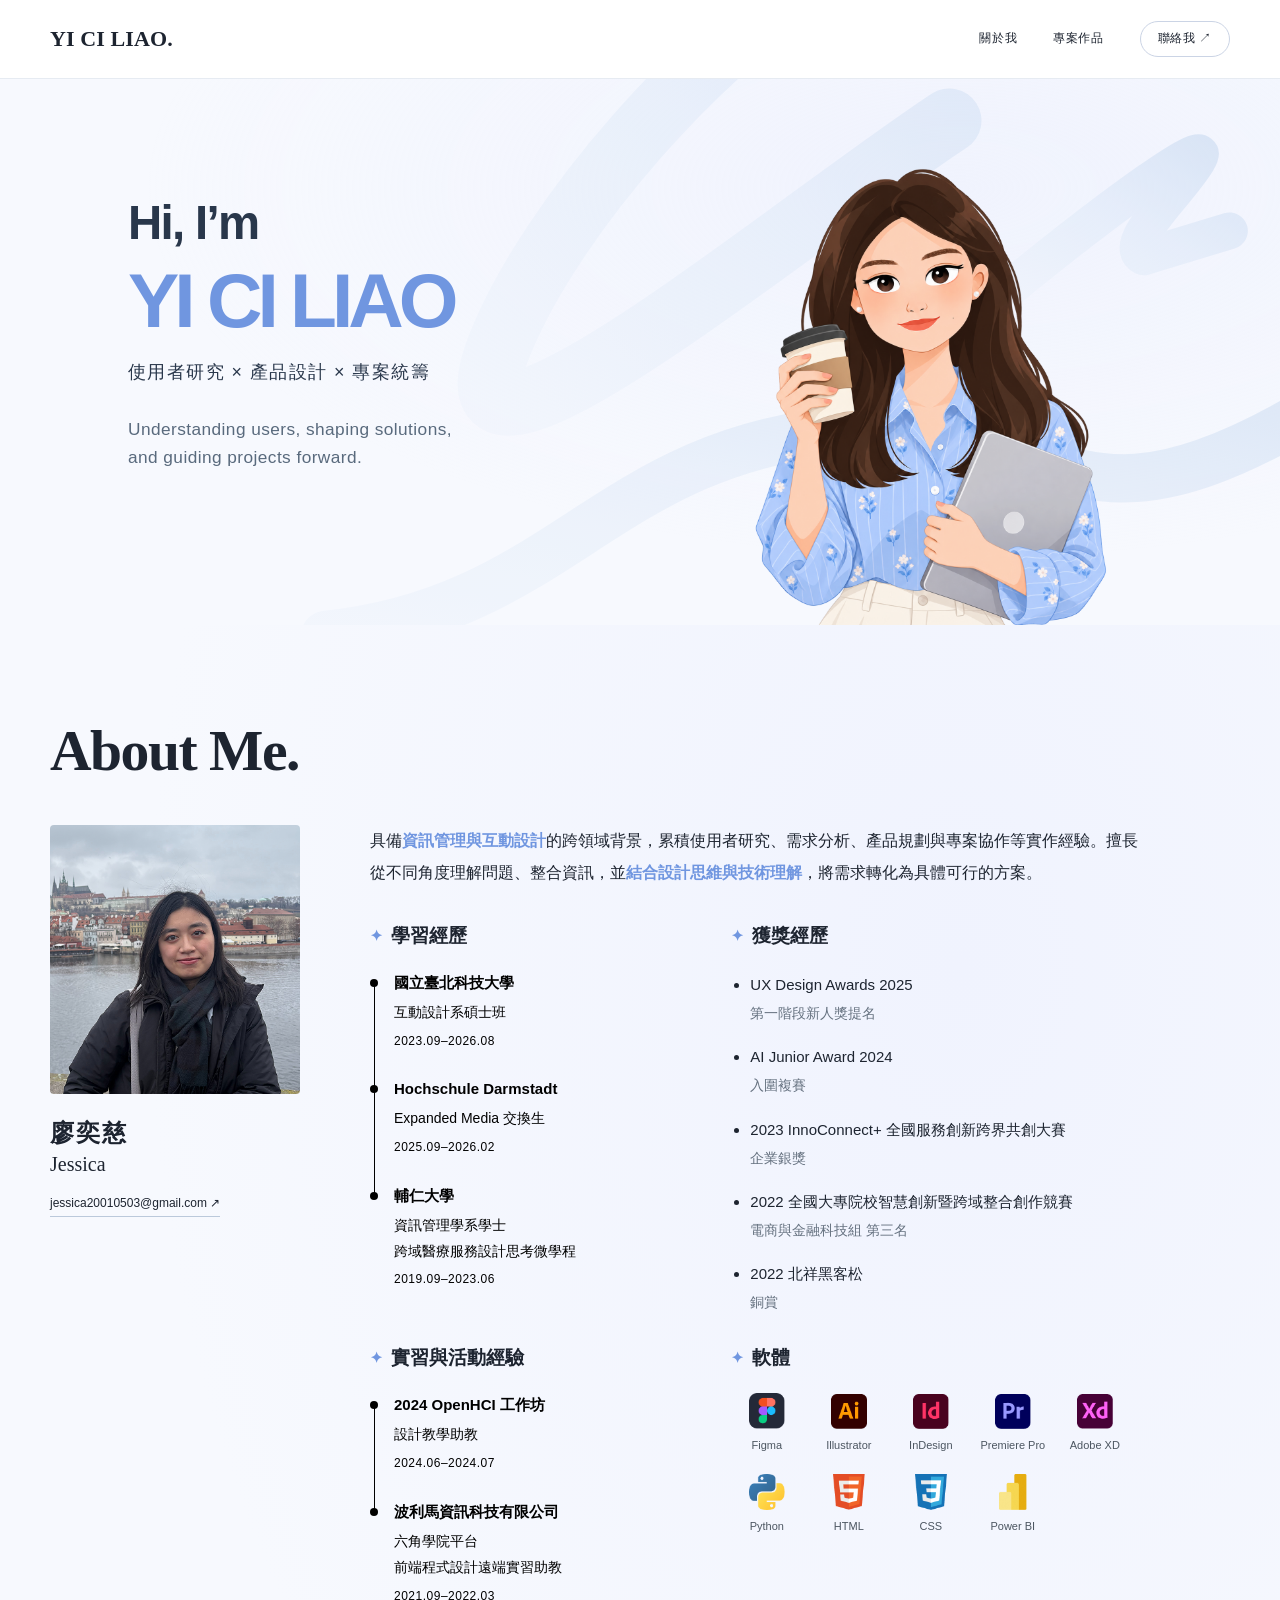
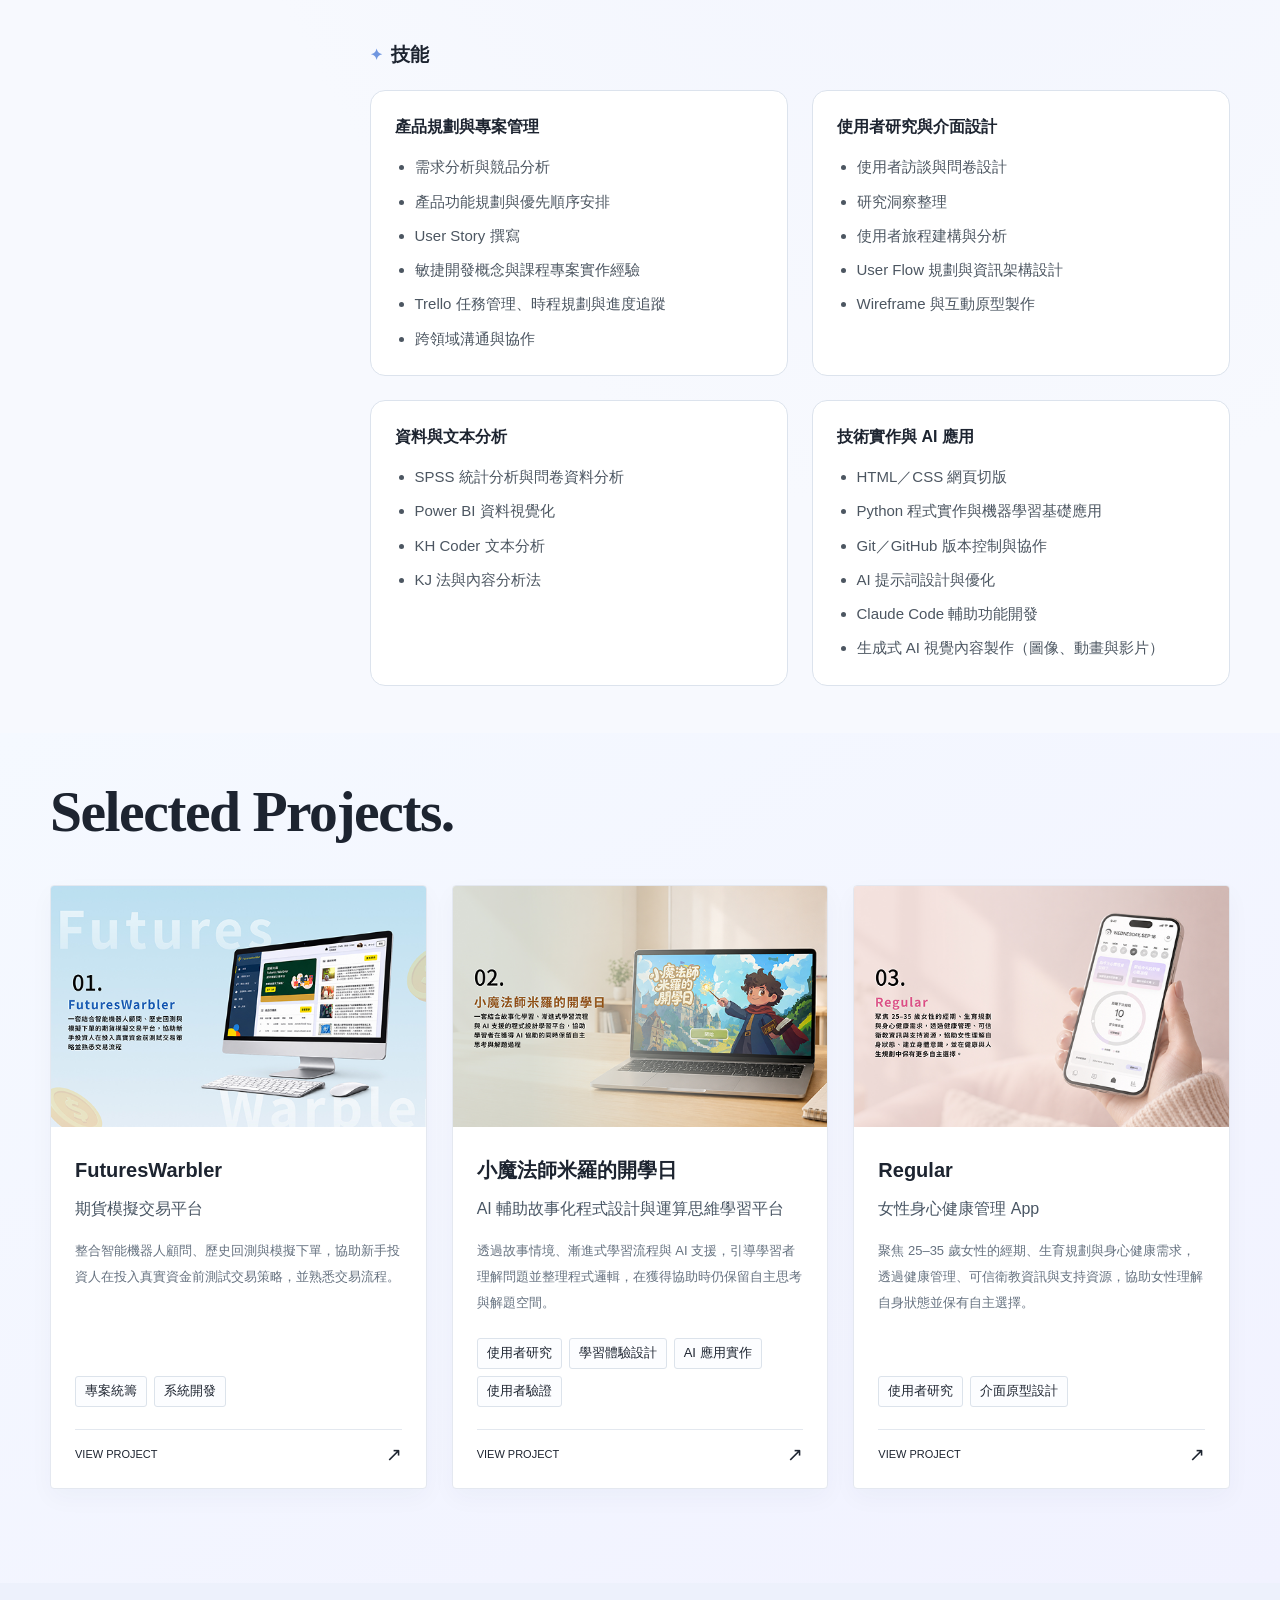
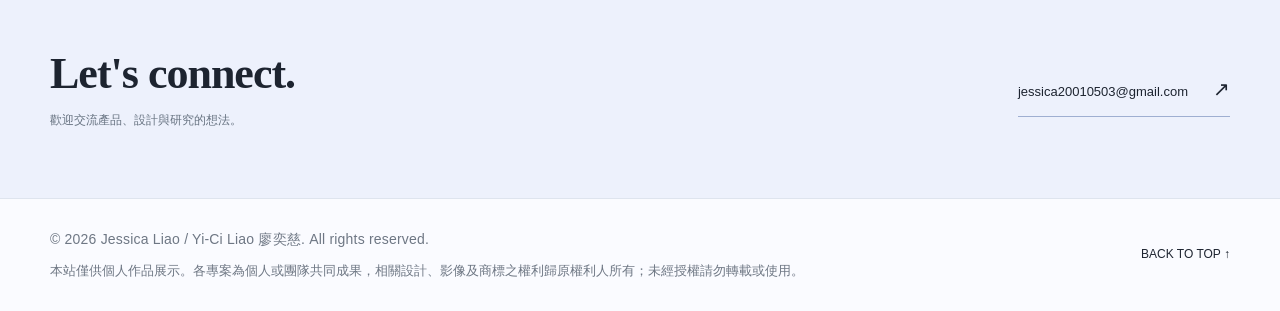
==== index.html @ 04b264e4 "Publish portfolio website" ====
<!doctype html><html lang="zh-Hant"><head><meta charset="utf-8"><meta name="viewport" content="width=device-width,initial-scale=1"><meta name="robots" content="noindex,nofollow"><meta name="description" content="廖奕慈 Jessica Liao｜產品規劃、使用者研究與互動設計作品集。"><meta name="theme-color" content="#f7f9fe"><title>個人作品集｜Jessica Liao</title><link rel="icon" href="favicon.svg?v=yc" type="image/svg+xml"><link rel="stylesheet" href="style.css"><script defer src="site.js"></script><link rel="stylesheet" href="case-header.css"></head><body id="top" class=""><a class="skip" href="#main">跳至主要內容</a><header class="site-header"><nav class="nav wrap" aria-label="主要導覽"><a class="brand" href="index.html">YI CI LIAO<span>.</span></a><div class="nav-links"><a href="#about">關於我</a><a href="#work">專案作品</a><a class="nav-mail" href="#contact">聯絡我 ↗</a></div></nav><div class="progress" aria-hidden="true"></div></header><main id="main"><section class="home-banner" aria-labelledby="banner-name">
  <div class="banner-background" aria-hidden="true">
    <svg viewBox="0 0 1672 941" preserveAspectRatio="xMidYMid slice" xmlns="http://www.w3.org/2000/svg" focusable="false">
      <defs><linearGradient id="ribbon-tint" x1="0" y1="1" x2="1" y2="0"><stop stop-color="#edf3fc"/><stop offset=".55" stop-color="#dce8f8"/><stop offset="1" stop-color="#c5d8f0"/></linearGradient></defs>
      <path d="M1115 -52C908 69 719 302 656 453C545 713 1033 304 1240 168" fill="none" stroke="url(#ribbon-tint)" stroke-width="84" stroke-linecap="round" opacity=".64"/>
      <path d="M1314 391C1441 287 1594 173 1564 221C1537 265 1463 330 1494 346L1606 312" fill="none" stroke="url(#ribbon-tint)" stroke-width="48" stroke-linecap="round" stroke-linejoin="round" opacity=".78"/>
      <path d="M425 840C737 807 789 595 1116 571C1384 550 1385 740 1708 550" fill="none" stroke="url(#ribbon-tint)" stroke-width="63" stroke-linecap="round" opacity=".65"/>
    </svg>
  </div>
  <div class="banner-content">
  <div class="banner-copy">
    <p class="banner-greeting">Hi, I’m</p>
    <h1 id="banner-name">YI CI LIAO</h1>
    <p class="banner-role">使用者研究 × 產品設計 × 專案統籌</p>
    <p class="banner-description">Understanding users, shaping solutions,<br class="banner-desktop-break"> and guiding projects forward.</p>
  </div>
  <img class="banner-character" src="assets/banner-character.webp?v=20261019-1522" width="1122" height="1402" alt="奕慈的插畫人物，穿著淺藍色襯衫，手拿咖啡與筆電" fetchpriority="high" decoding="async">
  </div>
</section><section class="chapter about-section" id="about"><div class="wrap"><div class="title-row"><div><h2 class="section-heading">About Me</h2></div></div><div class="about-layout"><div class="portrait-wrap"><img src="assets/jessica-portrait.png" width="389" height="419" alt="廖奕慈 Jessica Liao 個人照片" class="" loading="lazy" decoding="async"><div class="portrait-meta"><h3>廖奕慈</h3><p class="english-name">Jessica</p><a class="email" href="mailto:jessica20010503@gmail.com">jessica20010503@gmail.com ↗</a></div></div><div><p class="about-bio">具備<strong>資訊管理與互動設計</strong>的跨領域背景，累積使用者研究、需求分析、產品規劃與專案協作等實作經驗。擅長從不同角度理解問題、整合資訊，並<strong>結合設計思維與技術理解</strong>，將需求轉化為具體可行的方案。</p><div class="about-details"><section class="detail"><h3 class="detail-title">學習經歷</h3><div class="timeline"><div class="timeline-item"><h4>國立臺北科技大學</h4><p>互動設計系碩士班</p><small>2023.09–2026.08</small></div><div class="timeline-item"><h4>Hochschule Darmstadt</h4><p>Expanded Media 交換生</p><small>2025.09–2026.02</small></div><div class="timeline-item"><h4>輔仁大學</h4><p>資訊管理學系學士<br>跨域醫療服務設計思考微學程</p><small>2019.09–2023.06</small></div></div></section><section class="detail"><h3 class="detail-title">獲獎經歷</h3><ul class="award-list"><li>UX Design Awards 2025<span>第一階段新人獎提名</span></li><li>AI Junior Award 2024<span>入圍複賽</span></li><li>2023 InnoConnect+ 全國服務創新跨界共創大賽<span>企業銀獎</span></li><li>2022 全國大專院校智慧創新暨跨域整合創作競賽<span>電商與金融科技組 第三名</span></li><li>2022 北祥黑客松<span>銅賞</span></li></ul></section><section class="detail"><h3 class="detail-title">實習與活動經驗</h3><div class="timeline"><div class="timeline-item"><h4>2024 OpenHCI 工作坊</h4><p>設計教學助教</p><small>2024.06–2024.07</small></div><div class="timeline-item"><h4>波利馬資訊科技有限公司</h4><p>六角學院平台<br>前端程式設計遠端實習助教</p><small>2021.09–2022.03</small></div></div></section><section class="detail"><h3 class="detail-title">軟體</h3><ul class="software-logos" aria-label="熟悉的軟體與開發工具"><li title="Figma"><img src="assets/software/figma.png" width="56" height="56" alt="" loading="lazy" decoding="async"><span>Figma</span></li><li title="Adobe Illustrator"><img src="assets/software/illustrator.png" width="56" height="55" alt="" loading="lazy" decoding="async"><span>Illustrator</span></li><li title="Adobe InDesign"><img src="assets/software/indesign.png" width="57" height="55" alt="" loading="lazy" decoding="async"><span>InDesign</span></li><li title="Adobe Premiere Pro"><img src="assets/software/premiere.png" width="57" height="55" alt="" loading="lazy" decoding="async"><span>Premiere Pro</span></li><li title="Adobe XD"><img src="assets/software/xd.png" width="56" height="55" alt="" loading="lazy" decoding="async"><span>Adobe XD</span></li><li title="Python"><img src="assets/software/python.png" width="58" height="57" alt="" loading="lazy" decoding="async"><span>Python</span></li><li title="HTML"><img src="assets/software/html.png" width="52" height="59" alt="" loading="lazy" decoding="async"><span>HTML</span></li><li title="CSS"><img src="assets/software/css.png" width="52" height="59" alt="" loading="lazy" decoding="async"><span>CSS</span></li><li title="Power BI"><img src="assets/software/power-bi.png" width="45" height="59" alt="" loading="lazy" decoding="async"><span>Power BI</span></li></ul></section>
<section class="detail skills-detail" aria-labelledby="skills-heading">
<h3 class="detail-title" id="skills-heading">技能</h3>
<div class="skills-grid">
<section class="skill-group" aria-labelledby="skill-group-1">
<h4 id="skill-group-1">產品規劃與專案管理</h4>
<ul><li>需求分析與競品分析</li><li>產品功能規劃與優先順序安排</li><li>User Story 撰寫</li><li>敏捷開發概念與課程專案實作經驗</li><li>Trello 任務管理、時程規劃與進度追蹤</li><li>跨領域溝通與協作</li></ul>
</section>
<section class="skill-group" aria-labelledby="skill-group-2">
<h4 id="skill-group-2">使用者研究與介面設計</h4>
<ul><li>使用者訪談與問卷設計</li><li>研究洞察整理</li><li>使用者旅程建構與分析</li><li>User Flow 規劃與資訊架構設計</li><li>Wireframe 與互動原型製作</li></ul>
</section>
<section class="skill-group" aria-labelledby="skill-group-3">
<h4 id="skill-group-3">資料與文本分析</h4>
<ul><li>SPSS 統計分析與問卷資料分析</li><li>Power BI 資料視覺化</li><li>KH Coder 文本分析</li><li>KJ 法與內容分析法</li></ul>
</section>
<section class="skill-group" aria-labelledby="skill-group-4">
<h4 id="skill-group-4">技術實作與 AI 應用</h4>
<ul><li>HTML／CSS 網頁切版</li><li>Python 程式實作與機器學習基礎應用</li><li>Git／GitHub 版本控制與協作</li><li>AI 提示詞設計與優化</li><li>Claude Code 輔助功能開發</li><li>生成式 AI 視覺內容製作（圖像、動畫與影片）</li></ul>
</section>
</div>
</section>
</div></div></div></div></section><section class="chapter works-section" id="work"><div class="wrap"><div class="title-row"><div><h2 class="section-heading">Selected Projects</h2></div></div><div class="project-grid"><a class="work-card futures" href="project-futures.html" aria-label="閱讀 FuturesWarbler 專案"><div class="work-card-image"><img src="assets/futures-card-cover.png" width="544" height="350" alt="FuturesWarbler 期貨模擬交易平台封面" class="" loading="lazy" decoding="async"></div><div class="work-card-info"><h3>FuturesWarbler</h3><div class="project-sub">期貨模擬交易平台</div><p>整合智能機器人顧問、歷史回測與模擬下單，協助新手投資人在投入真實資金前測試交易策略，並熟悉交易流程。</p><div class="card-tags"><span class="tag">專案統籌</span><span class="tag">系統開發</span></div><div class="card-link">VIEW PROJECT<span aria-hidden="true">↗</span></div></div></a><a class="work-card milo" href="project-ai.html" aria-label="閱讀 小魔法師米羅的開學日 專案"><div class="work-card-image"><img src="assets/milo-card-cover.png" width="544" height="350" alt="小魔法師米羅的開學日 專案封面" class="" loading="lazy" decoding="async"></div><div class="work-card-info"><h3>小魔法師米羅的開學日</h3><div class="project-sub">AI 輔助故事化程式設計與運算思維學習平台</div><p>透過故事情境、漸進式學習流程與 AI 支援，引導學習者理解問題並整理程式邏輯，在獲得協助時仍保留自主思考與解題空間。</p><div class="card-tags"><span class="tag">使用者研究</span><span class="tag">學習體驗設計</span><span class="tag">AI 應用實作</span><span class="tag">使用者驗證</span></div><div class="card-link">VIEW PROJECT<span aria-hidden="true">↗</span></div></div></a><a class="work-card regular" href="project-regular.html" aria-label="閱讀 Regular 專案"><div class="work-card-image"><img src="assets/regular-card-cover.png" width="544" height="350" alt="Regular 女性身心健康管理 App 專案封面" class="" loading="lazy" decoding="async"></div><div class="work-card-info"><h3>Regular</h3><div class="project-sub">女性身心健康管理 App</div><p>聚焦 25–35 歲女性的經期、生育規劃與身心健康需求，透過健康管理、可信衛教資訊與支持資源，協助女性理解自身狀態並保有自主選擇。</p><div class="card-tags"><span class="tag">使用者研究</span><span class="tag">介面原型設計</span></div><div class="card-link">VIEW PROJECT<span aria-hidden="true">↗</span></div></div></a></div></div></section><section class="contact-section" id="contact"><div class="wrap contact-inner"><div><h2>Let's connect.</h2><p>歡迎交流產品、設計與研究的想法。</p></div><a class="contact-link" href="mailto:jessica20010503@gmail.com">jessica20010503@gmail.com<span aria-hidden="true">↗</span></a></div></section></main><footer class="site-footer"><div class="wrap footer-inner"><div><p>© <span data-year>2026</span> Jessica Liao / Yi-Ci Liao 廖奕慈. All rights reserved.</p><p>本站僅供個人作品展示。各專案為個人或團隊共同成果，相關設計、影像及商標之權利歸原權利人所有；未經授權請勿轉載或使用。</p></div><a href="#top">BACK TO TOP ↑</a></div></footer><dialog class="image-dialog" aria-label="作品圖片放大檢視"><div class="dialog-toolbar"><p>PROJECT DETAILS / 圖片檢視</p><button type="button" data-zoom aria-pressed="false">原尺寸</button><button type="button" data-close aria-label="關閉放大圖片">關閉 ×</button></div><div class="dialog-viewer"><img alt=""></div><p class="dialog-caption"></p></dialog></body></html>
---- style.css ----
:root{--ink:#1d2430;--muted:#667280;--line:#dce3ed;--blue:#7096e0;--accent:#7096e0;--highlight:#7096e0;--tint:#eaf6fc;--serif:Georgia,'Times New Roman',serif;--shadow:0 9px 25px #233e5b09}*{box-sizing:border-box}html{scroll-behavior:smooth;scroll-padding-top:110px}body{margin:0;background:#f7f9fe;color:var(--ink);font:15px/1.95 'Noto Sans TC','PingFang TC','Microsoft JhengHei',sans-serif;-webkit-font-smoothing:antialiased}a{color:inherit;text-decoration:none}button{font:inherit;color:inherit;cursor:pointer}a:focus-visible,button:focus-visible,summary:focus-visible{outline:3px solid var(--accent);outline-offset:5px}::selection{background:#d2deff}img{display:block;max-width:100%;height:auto}h1,h2,h3,h4,p{margin-top:0}h1,h2,h3,h4{line-height:1.6}button{border:0}a,button{touch-action:manipulation}.wrap{width:min(1200px,calc(100% - 100px));margin-inline:auto}.skip{position:absolute;top:-200px;left:20px;background:white;padding:10px;z-index:200}.skip:focus{top:5px}.site-header{position:sticky;top:0;z-index:40;background:#f8faffeb;backdrop-filter:blur(16px);border-bottom:1px solid #dce3edb3}.nav{height:78px;display:flex;align-items:center;justify-content:space-between;gap:20px}.brand{font:600 22px var(--serif);letter-spacing:.1px}.nav-links{display:flex;align-items:center;gap:36px;font-size:12px;letter-spacing:.6px}.nav-links a:hover{color:var(--blue)}.nav-mail{border:1px solid #cbd4e5;border-radius:30px;padding:5px 17px}.progress{position:absolute;left:0;bottom:-1px;height:2px;width:100%;transform:scaleX(0);transform-origin:left;background:var(--accent)}.chapter{padding:94px 0}.title-row{display:flex;align-items:end;justify-content:space-between;gap:25px;margin-bottom:42px}.section-heading{font:700 clamp(40px,4.5vw,66px)/1.1 var(--serif);letter-spacing:-1.5px;margin:0}.section-heading:after{content:'.'}.overline{font-size:10px;letter-spacing:2.3px;color:var(--muted);font-weight:500;margin-bottom:12px}.title-row>p{font-size:12px;color:var(--muted);margin:0;max-width:360px}.about-section{background:radial-gradient(ellipse at 75% 20%,#e9edfe80,transparent 60%),#f7f9fe}.about-layout{display:grid;grid-template-columns:250px 1fr;gap:70px}.portrait-wrap img{width:100%;aspect-ratio:311/335;object-fit:cover;border-radius:4px}.portrait-wrap h3{font-size:24px;margin:20px 0 1px;letter-spacing:2px}.portrait-wrap .english-name{font:20px var(--serif);margin:0 0 11px}.email{font-size:11px;display:inline-block;border-bottom:1px solid #bbc9db;overflow-wrap:anywhere}.about-bio{font-size:15px;line-height:2.1;max-width:770px;margin-bottom:27px}.about-bio strong{font-weight:600;color:var(--highlight)}.about-details{display:grid;grid-template-columns:1fr 1fr;gap:28px 42px}.detail-title{font-size:17px;font-weight:600;margin:0 0 17px;display:flex;align-items:center;gap:8px}.detail-title:before{content:'✦';font-size:15px;color:var(--blue)}.timeline{padding-left:19px;border-left:1px solid #b8c6d9;margin-left:5px}.timeline-item{position:relative;margin-bottom:18px}.timeline-item:last-child{margin-bottom:0}.timeline-item:before{content:'';height:6px;width:6px;position:absolute;left:-23px;top:9px;border-radius:50%;background:#34435a}.timeline-item h4{font-size:12px;margin:0;font-weight:600}.timeline-item p{font-size:11px;margin:2px 0;color:var(--muted);line-height:1.8}.timeline-item small{font-size:9px;color:#7a8290;letter-spacing:.5px}.tool-list{display:flex;flex-wrap:wrap;gap:7px}.tool-list span{font-size:10px;line-height:1.5;border-radius:3px;background:#fff;border:1px solid #dce3ef;padding:7px 10px}.award-list{margin: 0; padding: 0 0 0 1.3em; list-style: disc outside; display: grid; gap: 10px}.award-list li{font-size: 11px; line-height: 1.7}.award-list span{display:block;font-size:10px;color:var(--muted)}.works-section{background:linear-gradient(150deg,#f5f9ff,#f1f2ff)}.project-grid{display:grid;grid-template-columns:repeat(3,1fr);gap:25px}.work-card{display:flex;flex-direction:column;background:white;box-shadow:var(--shadow);border:1px solid #e4e8f0;border-radius:4px;overflow:hidden;transition:transform .3s,box-shadow .3s}.work-card:hover{transform:translateY(-7px);box-shadow:0 15px 30px #384e6c13}.work-card-image{height:285px;overflow:hidden;position:relative}.work-card-image img{height:100%;width:100%;object-fit:cover;transition:transform .6s}.work-card:hover img{transform:scale(1.04)}.work-card:nth-child(1) .work-card-image img{object-position:40% center}.work-card:nth-child(2) .work-card-image img{object-position:45% center}.work-card:nth-child(3) .work-card-image img{object-position:50% 46%}.work-card-info{padding:26px 24px 23px;display:flex;flex-direction:column;flex:1}.work-card-info .overline{font-size:8px;letter-spacing:1.3px;color:var(--accent);margin-bottom:11px}.work-card-info h3{font-size:20px;font-weight:600;margin:0 0 6px;line-height:1.7}.work-card-info .project-sub{font-size:16px;margin-bottom:14px;font-weight:500;color:#495664}.work-card-info p{font-size:13px;color:var(--muted);line-height:2;margin-bottom:22px}.card-tags{display:flex;flex-wrap:wrap;gap:5px;margin-top:auto;margin-bottom:22px}.tag{font-size:9px;border:1px solid #dce3eb;border-radius:3px;padding:3px 7px;background:#fcfdff;line-height:1.6}.card-link{display:flex;justify-content:space-between;align-items:center;border-top:1px solid #e3e8ef;padding-top:14px;font-size:11px}.card-link span{font-size:19px;line-height:1}.contact-section{padding:65px 0;background:#edf1fc}.contact-inner{display:flex;justify-content:space-between;align-items:center;gap:30px}.contact-inner h2{font:700 44px var(--serif);margin:0 0 10px;letter-spacing:-1px}.contact-inner p{font-size:12px;color:var(--muted);margin:0}.contact-link{font-size:13px;border-bottom:1px solid #9fafd1;padding:7px 0;white-space:nowrap}.contact-link span{margin-left:25px;font-size:20px}.site-footer{padding:25px 0;background:#fafbff;border-top:1px solid #dee4ee}.footer-inner{display:flex;justify-content:space-between;gap:30px;align-items:center}.site-footer p{font-size:9px;color:#6e7784;margin:0;letter-spacing:.2px}.site-footer p+p{font-size:8px;margin-top:3px;letter-spacing:0}.site-footer a{font-size:10px;white-space:nowrap}.futures{--accent:#327aad;--tint:#eaf6fc;--deep:#235a85;--line:#d5e7f1}.milo{--accent:#966229;--tint:#fff8f1;--deep:#765020;--line:#eadfd1}.regular{--accent:#bc5f87;--tint:#fff4fb;--deep:#9b416b;--line:#efdce8}.case-page{background:var(--tint)}.breadcrumb{font-size:10px;color:#65707a;display:flex;gap:12px;margin-bottom:32px}.breadcrumb a{border-bottom:1px solid #a5b1c0}.case-tags{margin-top:24px;display:flex;gap:6px;flex-wrap:wrap}.case-tags .tag{background:#ffffff70;border-color:#ffffffb5;font-size:9px}.case-layout{display:grid;grid-template-columns:150px minmax(0,1fr);gap:55px;padding-top:62px;padding-bottom:20px}.case-aside{position:sticky;top:111px;align-self:start;display:grid;gap:16px;border-left:1px solid var(--line);padding-left:16px}.case-aside small{font-size:8px;letter-spacing:1.5px;color:var(--accent);margin-bottom:1px}.case-aside a{font-size:10px;color:#6b7380;line-height:1.6;transition:color .2s}.case-aside a.active{color:var(--deep);font-weight:600}.case-aside a:hover{color:var(--accent)}.case-main{min-width:0}.case-section{padding-bottom:64px;margin-bottom:55px;border-bottom:1px solid var(--line);scroll-margin-top:112px}.case-section:last-child{margin-bottom:0;border:0}.section-kicker{font-size:9px;letter-spacing:2px;color:var(--accent);margin-bottom:9px}.case-title{font-size:29px;font-weight:600;color:var(--deep);line-height:1.6;margin:0 0 23px;position:relative;display:inline-block;isolation:isolate}.case-title:before{content:'';position:absolute;left:-4px;bottom:4px;width:20px;height:18px;background:var(--accent);opacity:.18;z-index:-1}.case-main p{font-size:13px;line-height:2.1;color:#4c5661}.case-main p strong{font-weight:600;color:var(--highlight)}.overview-with-logo{display:grid;grid-template-columns:1fr 150px;gap:30px;align-items:start}.overview-logo{width:150px;mix-blend-mode:multiply}.overview-logo.regular-logo{width:150px;padding-top:10px}.info-panel{background:white;border:1px solid #ffffffc4;border-radius:7px;box-shadow:var(--shadow);display:grid;grid-template-columns:1fr .8fr 1.8fr;margin:28px 0;overflow:hidden}.info-item{padding:22px;border-right:1px solid var(--line);border-bottom:1px solid var(--line)}.info-item:nth-child(3){border-right:0}.info-item:nth-child(4){grid-column:1/3;border-bottom:0}.info-item:nth-child(5){grid-column:3;border:0}.info-label{display:flex;gap:7px;align-items:center;font-size:11px;font-weight:600;margin-bottom:9px}.info-label:before{content:'✦';color:var(--highlight);font-size:17px;line-height:1}.info-panel p{font-size:11px;margin:0;line-height:1.95}.subheading{font-size:16px;font-weight:600;margin:30px 0 16px;display:flex;align-items:center;gap:8px}.subheading:before{content:'✦';color:var(--highlight)}.process{list-style:none;display:flex;padding:0;margin:22px 0 0;gap:10px;counter-reset:flow}.process li{counter-increment:flow;flex:1;position:relative;background:white;border-radius:5px;box-shadow:var(--shadow);padding:15px 11px;text-align:center;font-size:10px;line-height:1.85}.process li:before{content:counter(flow,decimal-leading-zero);display:block;color:var(--accent);font:15px var(--serif);margin-bottom:8px}.process li:not(:last-child):after{content:'→';position:absolute;right:-10px;top:45%;color:var(--accent);z-index:2;font-size:14px}.white-card{padding:25px 27px;background:#fff;border:1px solid #ffffffc4;box-shadow:var(--shadow);border-radius:6px}.white-card h3{font-size:15px;font-weight:600;margin:0 0 10px;color:#262d36}.white-card p{font-size:12px;line-height:2;margin:0}.card-grid{display:grid;grid-template-columns:1fr 1fr;gap:20px;margin:25px 0}.card-grid.three{grid-template-columns:repeat(3,1fr)}.numbered-card{position:relative;padding-top:35px}.numbered-card .num{font:italic 38px var(--serif);color:var(--accent);position:absolute;left:22px;top:-18px}.card-bottom{padding-top:12px;border-top:1px solid var(--line);margin-top:14px}.card-bottom small{font-size:9px;color:var(--accent);letter-spacing:.5px}.card-bottom p{margin-top:4px}.feature-tags{display:flex;flex-wrap:wrap;gap:5px;margin-top:14px}.feature-tags span{font-size:9px;padding:2px 7px;background:#eef1f4;border-radius:3px}.quote{margin:27px 0;padding:25px 28px;border-left:3px solid var(--accent);background:#ffffffc4;font-size:18px;line-height:1.9;color:var(--deep);font-weight:500}.figure{margin:28px 0}.image-link{display:block;position:relative;overflow:hidden;background:#ffffffa6;border:1px solid #fff;border-radius:5px;box-shadow:var(--shadow);cursor:zoom-in}.image-link img{width:100%;transition:filter .25s}.image-link:hover img{filter:brightness(.97)}.zoom-label{position:absolute;bottom:10px;right:10px;padding:3px 9px;background:#ffffffed;border:1px solid #d4dce4;color:#526171;border-radius:4px;font-size:9px;line-height:1.7;box-shadow:0 2px 7px #263b4d09}.figure figcaption{font-size:10px;color:#6f7782;text-align:center;margin-top:10px;line-height:1.9}.figure-grid{display:grid;grid-template-columns:1fr 1fr;gap:20px}.figure-grid .figure{margin-top:12px;margin-bottom:12px}.figure-grid .image-link{height:100%;display:flex;align-items:center;justify-content:center}.figure-grid .figure{display:flex;flex-direction:column}.figure-grid .figure figcaption{flex-shrink:0}.figure-grid .figure img{max-height:560px;width:100%;object-fit:contain}.split-story{display:grid;grid-template-columns:1fr 1fr;gap:27px;align-items:center;margin:26px 0}.split-story .figure{margin:0}.split-story .white-card{height:100%}.split-story .white-card h3{margin-top:0}.split-story .white-card p+p{margin-top:12px}.award-card{background:white;border-radius:6px;box-shadow:var(--shadow);overflow:hidden}.award-card>img{width:100%;aspect-ratio:1.55;object-fit:cover}.award-card>div{padding:20px 23px}.award-card small{font-size:9px;letter-spacing:1.4px;color:var(--accent)}.award-card h3{font-size:15px;margin:7px 0}.award-card p{font-size:11px;margin:0;color:#6e7884}.awards-two{display:grid;grid-template-columns:1fr 1fr;gap:22px}.award-wide{display:grid;grid-template-columns:1.1fr 1fr;margin:28px 0;background:white;border-radius:6px;overflow:hidden;box-shadow:var(--shadow);align-items:center}.award-wide img{width:100%;height:100%;object-fit:cover}.award-wide>div{padding:27px}.award-wide small{font-size:9px;letter-spacing:1.5px;color:var(--accent)}.award-wide h3{font-size:22px;font-weight:500;margin:10px 0}.award-wide p{font-size:11px;margin:0}.metric-grid{display:grid;grid-template-columns:repeat(3,1fr);gap:15px;margin:25px 0}.metric{background:white;border:1px solid #fff;border-radius:6px;padding:22px 18px;box-shadow:var(--shadow)}.metric strong{font:37px var(--serif);letter-spacing:-1px;color:var(--accent);display:block;margin-bottom:8px}.metric span{font-size:10px;color:#65707b;line-height:1.9;display:block}.stat-caption{font-size:10px!important;color:#77808b!important}.mini-list{padding-left:19px;margin:10px 0 0;font-size:12px;color:#53606c;line-height:2.1}.mini-list li{margin-bottom:7px}.research-methods{display:flex;flex-wrap:wrap;gap:8px;margin:22px 0}.research-methods span{padding:8px 14px;border:1px solid var(--line);border-radius:4px;font-size:11px;background:white}.screen-grid{display:grid;grid-template-columns:1fr 1fr;gap:26px;margin-top:25px}.screen-card{background:#fff8;border:1px solid #fff;border-radius:6px;padding:23px;box-shadow:var(--shadow);display:flex;flex-direction:column}.screen-card .screen-visual{height:350px;display:flex;justify-content:center;align-items:center;margin:0 0 20px;box-shadow:none;background:transparent;border:0}.screen-visual img{height:100%;width:auto;max-width:100%;object-fit:contain}.screen-card h3{font-size:16px;color:var(--deep);margin-bottom:8px;display:flex;gap:7px}.screen-card h3:before{content:'✦';color:var(--accent)}.screen-card p{font-size:12px;margin:0;line-height:2}.case-end{padding:45px 0 55px;background:#ffffff63;border-top:1px solid var(--line)}.end-nav{display:flex;justify-content:space-between;align-items:center;gap:30px}.all-projects{font-size:11px;border-bottom:1px solid #a9b6c7;padding:5px 0;white-space:nowrap}.next-project{display:flex;align-items:center;gap:32px;max-width:70%}.next-project small{font-size:9px;color:var(--accent);letter-spacing:2px}.next-project h2{font-size:24px;font-weight:500;margin:3px 0 0;line-height:1.6}.next-project>span{width:50px;height:50px;border:1px solid var(--line);border-radius:50%;display:grid;place-items:center;flex-shrink:0;font-size:25px;transition:background .2s}.next-project:hover>span{background:white}.image-dialog{border:1px solid #d5dce9;border-radius:8px;padding:0;width:min(1360px,calc(100vw - 50px));max-width:none;max-height:95dvh;overflow:hidden;background:#f8f9fc}.image-dialog::backdrop{background:#142238d9;backdrop-filter:blur(5px)}.dialog-toolbar{display:flex;align-items:center;gap:10px;padding:11px 16px;background:white;border-bottom:1px solid #dce3ed}.dialog-toolbar p{margin:0 auto 0 0;font-size:11px;color:#6e7784}.dialog-toolbar button{background:#eef1f7;border:1px solid #dce3ed;border-radius:4px;padding:5px 12px;font-size:11px;white-space:nowrap}.dialog-viewer{overflow:auto;height:min(80dvh,900px);display:flex;align-items:flex-start;justify-content:center;padding:20px}.dialog-viewer img{max-width:100%;max-height:calc(80dvh - 40px);width:auto;height:auto;object-fit:contain;margin:auto}.dialog-viewer.is-zoomed{display:block}.dialog-viewer.is-zoomed img{max-width:none;max-height:none;margin:0 auto}.dialog-caption{margin:0;padding:10px 15px;background:white;border-top:1px solid #dce3ed;font-size:11px;color:#5d6878;text-align:center}.dialog-open{overflow:hidden}.empty{display:none}
@media(max-width:1100px){.wrap{width:calc(100% - 64px)}.about-layout{grid-template-columns:220px 1fr;gap:40px}.about-details{gap:28px}.project-grid{gap:17px}.work-card-image{height:240px}.work-card-info{padding:22px 18px}.work-card-info h3{font-size:18px}.case-layout{grid-template-columns:125px minmax(0,1fr);gap:30px}.case-aside{padding-left:12px}.info-panel{grid-template-columns:1fr 1fr}.info-item:nth-child(3){grid-column:1/-1;border-bottom:1px solid var(--line)}.info-item:nth-child(2){border-right:0}.info-item:nth-child(4){grid-column:1;border-bottom:0}.info-item:nth-child(5){grid-column:2}.info-item{padding:20px}.card-grid.three{grid-template-columns:1fr}.card-grid.three .numbered-card{padding-top:25px}.screen-card{padding:18px}.screen-card .screen-visual{height:300px}.case-title{font-size:27px}}@media(max-width:780px){.wrap{width:calc(100% - 40px)}.nav{height:68px;gap:15px}.brand{font-size:20px}.nav-links{gap:19px;font-size:10px;letter-spacing:0}.nav-mail{border:0;padding:0}.chapter{padding:63px 0}.title-row{margin-bottom:30px;align-items:start}.section-heading{font-size:43px}.title-row>p{font-size:10px;max-width:185px;line-height:1.9}.about-layout{grid-template-columns:190px 1fr;gap:27px}.portrait-wrap h3{font-size:22px}.portrait-wrap .english-name{font-size:19px}.email{font-size:10px}.about-bio{font-size:13px}.about-details{grid-template-columns:1fr;gap:24px}.about-details .detail:nth-child(2){grid-row:3}.detail-title{font-size:15px;margin-bottom:12px}.project-grid{grid-template-columns:1fr;gap:27px}.work-card{display:grid;grid-template-columns:1fr 1fr}.work-card-image{height:100%;min-height:320px}.work-card-info{padding:25px}.work-card-info h3{font-size:20px}.work-card-info p{font-size:13px;margin-bottom:15px}.work-card-info .project-sub{font-size:15px}.card-tags{margin-bottom:15px}.card-link{font-size:11px}.contact-inner h2{font-size:35px}.contact-link{font-size:11px;white-space:normal;overflow-wrap:anywhere}.contact-link span{margin-left:12px}.contact-inner{gap:25px}.footer-inner{align-items:start;gap:20px}.site-footer p{font-size:8px}.site-footer p+p{font-size:7px;max-width:450px}.site-footer a{font-size:9px}.breadcrumb{font-size:9px;margin-bottom:26px}.case-tags{margin-top:17px;gap:5px}.case-tags .tag{font-size:8px}.case-layout{display:block;padding-top:0}.case-aside{position:sticky;top:68px;z-index:30;display:flex;gap:23px;padding:15px 0;border-left:0;border-bottom:1px solid var(--line);background:var(--tint);overflow-x:auto;margin-bottom:33px;scrollbar-width:thin}.case-aside small{display:none}.case-aside a{white-space:nowrap;font-size:10px}.case-title{font-size:27px;margin-bottom:20px}.case-section{padding-bottom:45px;margin-bottom:40px;scroll-margin-top:145px}.case-main p{font-size:12px}.info-panel{margin:24px 0}.process{flex-wrap:wrap;gap:10px}.process li{flex:0 0 calc(25% - 8px);font-size:10px}.process li:after{display:none}.overview-with-logo{grid-template-columns:1fr 120px;gap:22px}.overview-logo{width:120px}.overview-logo.regular-logo{width:120px}.white-card{padding:23px}.white-card h3{font-size:14px}.white-card p{font-size:11px}.card-grid{gap:16px}.quote{font-size:16px;padding:20px}.metric strong{font-size:32px}.metric{padding:20px 14px}.metric span{font-size:10px}.next-project h2{font-size:20px}.case-end{padding:35px 0 40px}.next-project{gap:20px}.all-projects{font-size:10px}.screen-card .screen-visual{height:340px}}@media(max-width:520px){.brand{font-size:18px}.nav-links{gap:15px}.title-row{display:block}.title-row>p{max-width:none;margin-top:15px}.title-row .overline{font-size:8px}.section-heading{font-size:40px}.chapter{padding:55px 0}.about-layout{grid-template-columns:1fr;gap:30px}.portrait-wrap{display:grid;grid-template-columns:130px 1fr;gap:20px;align-items:center}.portrait-wrap img{grid-row:1;width:130px}.portrait-meta h3{margin:0 0 4px;font-size:24px}.portrait-meta .english-name{font-size:19px;margin-bottom:10px}.email{font-size:9px}.about-bio{font-size:12px;line-height:2.1;margin-bottom:25px}.about-details{grid-template-columns:1fr 1fr;gap:25px 22px}.about-details .detail:nth-child(2){grid-row:auto}.about-details .detail:last-child{grid-column:1/-1}.detail-title{font-size:14px}.timeline{padding-left:13px}.timeline-item:before{left:-17px;top:9px}.timeline-item h4{font-size:10px}.timeline-item p{font-size:9px}.timeline-item small{font-size:8px}.tool-list{gap:5px}.tool-list span{font-size:8px;padding:5px 6px}.award-list{grid-template-columns:1fr;gap:11px}.award-list li{font-size:10px}.award-list span{font-size:9px}.work-card{display:flex}.work-card-image{height:300px;min-height:0}.work-card-info{padding:25px}.work-card-info h3{font-size:22px}.work-card-info .overline{font-size:8px}.work-card-info .project-sub{font-size:16px}.work-card-info p{font-size:14px}.card-tags{margin-bottom:19px}.tag{font-size:9px}.card-link{font-size:12px}.work-card:nth-child(3) .work-card-image{height:340px}.contact-inner{display:block}.contact-link{display:inline-block;margin-top:20px}.contact-section{padding:40px 0}.contact-inner h2{font-size:34px}.footer-inner{display:block}.site-footer a{display:inline-block;margin-top:15px}.breadcrumb{margin-bottom:27px}.case-tags{margin-top:17px}.case-tags .tag{font-size:8px}.case-aside{gap:22px}.case-title{font-size:24px;line-height:1.6}.section-kicker{font-size:8px;letter-spacing:1.7px}.overview-with-logo{display:block}.overview-logo{width:130px;margin:20px auto}.overview-logo.regular-logo{width:180px;margin:26px auto}.info-panel{display:grid;grid-template-columns:1fr 1fr}.info-item{padding:17px 16px}.info-label{font-size:10px;gap:5px}.info-panel p{font-size:10px}.info-item:nth-child(4){grid-column:1/-1;border-right:0;border-bottom:1px solid var(--line)}.info-item:nth-child(5){grid-column:1/-1}.subheading{font-size:15px}.process li{flex:0 0 calc(33.333% - 7px);padding:14px 8px;font-size:9px}.process li:before{font-size:14px}.card-grid,.card-grid.three{grid-template-columns:1fr;gap:25px}.numbered-card{padding-top:29px}.white-card{padding:23px}.white-card h3{font-size:15px}.white-card p{font-size:12px}.card-bottom p{font-size:11px}.awards-two{grid-template-columns:1fr}.award-card>div{padding:20px}.award-card h3{font-size:15px}.split-story{grid-template-columns:1fr;gap:20px}.split-story .white-card{height:auto}.figure{margin:23px 0}.figure figcaption{font-size:9px;line-height:1.8}.figure-grid{grid-template-columns:1fr;gap:20px}.figure-grid .figure{margin:0}.figure-grid .figure img{max-height:600px}.zoom-label{font-size:8px;right:7px;bottom:7px}.quote{font-size:16px;padding:20px;line-height:1.9}.metric-grid{gap:9px}.metric{padding:17px 10px}.metric strong{font-size:28px;margin-bottom:5px}.metric span{font-size:9px}.case-main .stat-caption{font-size:9px!important}.research-methods{gap:6px}.research-methods span{font-size:10px;padding:6px 10px}.screen-grid{grid-template-columns:1fr;gap:22px}.screen-card{padding:24px}.screen-card .screen-visual{height:385px}.screen-card h3{font-size:17px}.screen-card p{font-size:12px}.award-wide{grid-template-columns:1fr}.award-wide img{max-height:260px;object-fit:cover}.award-wide>div{padding:25px}.award-wide h3{font-size:22px}.end-nav{align-items:flex-start}.next-project{gap:13px;max-width:68%}.next-project h2{font-size:17px;line-height:1.7}.next-project small{font-size:8px;letter-spacing:1px}.next-project>span{height:37px;width:37px;font-size:21px}.all-projects{font-size:9px}.image-dialog{width:calc(100vw - 20px)}.dialog-toolbar{padding:10px;gap:6px}.dialog-toolbar p{font-size:9px}.dialog-toolbar button{font-size:10px;padding:5px 9px}.dialog-viewer{padding:10px;height:78dvh}.dialog-viewer img{max-height:calc(78dvh - 20px)}.dialog-caption{font-size:10px;line-height:1.7}.mini-list{font-size:11px}}@media(prefers-reduced-motion:reduce){html{scroll-behavior:auto}*,*:before,*:after{transition:none!important;animation:none!important}}
.card-copy{font-size:12px;line-height:2;color:#4c5661}.card-copy strong{font-weight:600;color:var(--highlight)}.card-copy .card-bottom{font-size:11px}.process li{font-size:11px}@media(max-width:780px){.card-copy{font-size:11px}.process li{font-size:10px}}@media(max-width:520px){.card-copy{font-size:12px}.process li{font-size:10px}}
.work-card.regular .work-card-image{background:#ebdcd8}

/* Home banner: separate background, live text, and original character. */
.home-banner{position:relative;isolation:isolate;overflow:hidden;background:radial-gradient(ellipse at 75% 20%,#e9edfe80,transparent 60%),#f7f9fe;height:calc(clamp(440px,38vw,640px) + 60px);color:#29374b;font-family:Arial,Helvetica,sans-serif}
.banner-background{position:absolute;inset:0;z-index:-1;pointer-events:none;opacity:.7}
.banner-background svg{display:block;width:100%;height:100%}
.banner-content{height:calc(100% - 60px);width:min(1200px,80%);margin-inline:auto;display:grid;grid-template-columns:minmax(0,1fr) minmax(0,1fr);grid-template-rows:minmax(0,1fr);align-items:center;gap:clamp(64px,8vw,130px);padding:24px 0 0}
.banner-copy{min-width:0;position:relative;z-index:2}
.banner-greeting{font-size:clamp(30px,3.7vw,62px);font-weight:750;letter-spacing:-.035em;line-height:1.1;margin:0 0 .2em}
.banner-copy h1{font-size:clamp(44px,6vw,100px);font-weight:900;letter-spacing:-.065em;line-height:1.1;white-space:nowrap;margin:0 0 .18em;color:var(--highlight)}
.banner-role{font-size:clamp(16px,1.4vw,22px);font-weight:500;letter-spacing:.08em;line-height:1.7;white-space:normal;text-wrap:balance;margin:0}
.banner-description{font-size:clamp(16px,1.35vw,22px);line-height:1.65;letter-spacing:.025em;font-weight:400;margin:1.6em 0 0;color:#596a7d}
.banner-character{position:relative;z-index:1;width:100%;max-width:460px;height:100%;object-fit:contain;object-position:center bottom;justify-self:end;align-self:end;min-height:0;transform:translateY(60px)}
@media(min-width:781px) and (max-width:1100px){.banner-content{width:84%;gap:7vw}.banner-copy h1{font-size:5.8vw}.banner-greeting{font-size:3.7vw}.banner-role{font-size:16px}.banner-description{font-size:16px}.banner-desktop-break{display:none}}
@media(max-width:780px){.home-banner{height:auto;min-height:0}.banner-content{width:82%;height:auto;grid-template-columns:1fr;grid-template-rows:auto auto;gap:92px;padding-block:44px 0}.banner-copy{width:100%;max-width:460px;justify-self:center}.banner-greeting{font-size:30px}.banner-copy h1{font-size:clamp(40px,8.5vw,60px);letter-spacing:-.055em;margin-bottom:.22em}.banner-role{font-size:16px;letter-spacing:.08em}.banner-description{font-size:16px;line-height:1.7;margin-top:1.4em}.banner-character{width:78%;max-width:340px;height:auto;max-height:none;justify-self:center;transform:none}.banner-background svg{width:140%;margin-left:-20%;opacity:.65}.banner-desktop-break{display:none}}
@media(min-width:521px) and (max-width:780px){.banner-content{padding-block:48px 0;gap:92px}.banner-copy{max-width:440px}.banner-character{max-width:330px}}
@media(max-width:380px){.banner-content{width:84%;gap:88px;padding-block:38px 0}.banner-copy h1{font-size:39px}.banner-greeting{font-size:28px}.banner-role{font-size:15px}.banner-character{width:76%}}

/* Supplied software logos with readable labels. */
.software-logos{display:grid;grid-template-columns:repeat(3,minmax(0,1fr));gap:18px 10px;list-style:none;padding:0;margin:0 0 23px}
.software-logos li{display:flex;flex-direction:column;align-items:center;justify-content:flex-start;gap:8px;min-width:0;text-align:center}
.software-logos img{width:38px;height:38px;object-fit:contain;flex:none}
.software-logos span{font-size:10px;line-height:1.5;color:#4c5661;overflow-wrap:anywhere}
@media(max-width:520px){.software-logos{gap:15px 5px;margin-bottom:18px}.software-logos img{width:31px;height:31px}.software-logos span{font-size:8px}}

/* About: readable type, four-column software grid, and dot-to-dot timelines. */
.about-section .about-bio{font-size:16px;line-height:2;margin-bottom:32px}
.about-section .title-row>p{font-size:14px;line-height:1.9}
.about-section .detail-title{font-size:19px;margin-bottom:20px}
.about-section .timeline{padding-left:24px;border-left:0;margin-left:0}
.about-section .timeline-item{position:relative;margin:0;padding-bottom:26px}
.about-section .timeline-item:last-child{padding-bottom:0}
.about-section .timeline-item:before{left:-24px;top:8px;width:8px;height:8px;background:var(--highlight);z-index:1}
.about-section .timeline-item:after{content:'';position:absolute;left:-20.5px;top:12px;width:1px;height:100%;background:#b8c9e6}
.about-section .timeline-item:last-child:after{content:none}
.about-section .timeline-item h4{font-size:15px;line-height:1.6}
.about-section .timeline-item p{font-size:14px;line-height:1.85;margin:5px 0}
.about-section .timeline-item small{font-size:12px;line-height:1.7;display:block}
.about-section .award-list{gap:17px}
.about-section .award-list li{font-size:15px;line-height:1.8;padding-left:0}
.about-section .award-list span{font-size:14px;line-height:1.8;margin-top:3px}
.about-section .software-logos{grid-template-columns:repeat(5,minmax(0,1fr));gap:20px 10px;margin-bottom:23px}
.about-section .software-logos img{width:36px;height:36px}
.about-section .software-logos span{font-size:11px;line-height:1.5}
.about-section .tool-list span{font-size:12px;padding:7px 10px}
.about-section .email{font-size:12px}
.works-section .title-row>p{font-size:14px;line-height:1.9}
@media(max-width:1100px){.about-section .about-details{grid-template-columns:1fr;gap:34px}.about-section .about-details .detail:nth-child(2){grid-row:auto}.about-section .software-logos{max-width:430px}}
@media(max-width:520px){.about-section .about-details{grid-template-columns:1fr;gap:34px}.about-section .about-bio{font-size:15px}.about-section .detail-title{font-size:18px}.about-section .software-logos{gap:20px 12px}.about-section .software-logos img{width:36px;height:36px}.about-section .software-logos span{font-size:11px}.about-section .award-list li{font-size:15px}.about-section .award-list span{font-size:14px}.about-section .email{font-size:10px}.about-section .title-row>p,.works-section .title-row>p{font-size:13px}}


.work-card.futures .work-card-image{background:linear-gradient(#c3e2ef,#e1edf5)}


/* Project covers: one full-width background with independent overlaid text. */
.case-cover{position:relative;isolation:isolate;overflow:hidden;width:100%;min-height:clamp(500px,45.52vw,874px);display:flex;align-items:center;background-color:var(--tint);background-size:cover;background-position:center;background-repeat:no-repeat}
.case-cover.futures{background-image:url('assets/futures-cover.webp?v=20261019-2055')}
.case-cover.milo{background-image:url('assets/milo-cover.webp');--cover-wash:248,242,231;background-position:center 48%}
.case-cover.regular{background-image:url('assets/regular-cover.webp');--cover-wash:249,236,234;background-position:center 43%}
.case-cover.milo:before,.case-cover.regular:before{content:'';position:absolute;inset:0;z-index:-1;background:linear-gradient(90deg,rgba(var(--cover-wash),.98),rgba(var(--cover-wash),.91) 30%,rgba(var(--cover-wash),.48) 49%,rgba(var(--cover-wash),0) 75%);pointer-events:none}
.case-cover-inner{display:block;width:100%;position:relative}
.case-cover-copy{position:relative;width:min(41%,600px);margin-left:7%;padding:42px 0;z-index:1}
.case-cover .breadcrumb{font-size:11px;margin-bottom:22px;flex-wrap:wrap}
.case-cover .cover-number{font:48px/1 var(--serif);display:block;margin-bottom:18px;letter-spacing:-2px}
.case-cover h1{font-size:clamp(29px,2.5vw,44px);letter-spacing:.2px;line-height:1.45;margin:0 0 12px;color:var(--deep);font-weight:600;overflow-wrap:anywhere}
.case-cover.milo h1{font-size:clamp(27px,2.2vw,39px)}
.case-cover-sub{font-size:16px;margin:0 0 20px;color:#42505c;font-weight:500;line-height:1.8}
.case-cover-desc{font-size:14px;line-height:2;max-width:470px;margin:0;color:#35414d}
.case-cover .case-tags{margin-top:22px}
.case-cover .case-tags .tag{font-size:11px;background:#ffffffb3;border-color:#ffffffbd}
@media(max-width:1100px){.case-cover{min-height:540px}.case-cover-copy{width:44%;margin-left:5%;padding:36px 0}.case-cover h1{font-size:30px}.case-cover.milo h1{font-size:28px}.case-cover-sub{font-size:14px}.case-cover-desc{font-size:13px}.case-cover .cover-number{font-size:42px}}
@media(max-width:780px){.case-cover{min-height:610px;align-items:flex-end;background-position:65% center}.case-cover-copy{width:auto;max-width:560px;margin:0;padding:180px 7% 36px;box-sizing:content-box}.case-cover.futures{--cover-wash:222,239,248}.case-cover:before,.case-cover.milo:before,.case-cover.regular:before{content:'';position:absolute;inset:0;z-index:-1;pointer-events:none;background:linear-gradient(0deg,rgba(var(--cover-wash),.99),rgba(var(--cover-wash),.94) 42%,rgba(var(--cover-wash),.12) 83%)}.case-cover .breadcrumb{margin-bottom:18px;font-size:10px}.case-cover .cover-number{font-size:38px;margin-bottom:14px}.case-cover h1,.case-cover.milo h1{font-size:29px}.case-cover-sub{font-size:14px;margin-bottom:15px}.case-cover-desc{font-size:13px;max-width:none}.case-cover .case-tags{margin-top:18px}.case-cover .case-tags .tag{font-size:10px}}




/* Match all three supplied covers without letterboxing or cropping. */
.project-grid .work-card .work-card-image{width:100%;height:auto;min-height:0;aspect-ratio:544/350;flex:none}
.project-grid .work-card .work-card-image img{display:block;width:100%;height:100%;object-fit:cover;object-position:center}
@media(max-width:780px){.project-grid .work-card{display:flex;flex-direction:column}}

/* Readable homepage project labels and a closer About column balance. */
.works-section .card-tags{gap:7px}
.works-section .card-tags .tag{font-size:13px;line-height:1.6;padding:4px 9px}
@media(min-width:1101px){
 .about-section .about-details{grid-template-columns:minmax(260px,.8fr) minmax(0,1.2fr);column-gap:28px}
 .about-section .software-logos{max-width:400px}
}

/* Software retains its logo grid; skills use four readable text groups. */
.about-section .software-logos{margin-bottom:0}
.about-section .skills-detail{grid-column:1/-1;min-width:0;margin-top:6px}
.about-section .skills-grid{display:grid;grid-template-columns:repeat(2,minmax(0,1fr));gap:24px}
.about-section .skill-group{min-width:0;padding:22px 24px;background:#fff;border:1px solid #dce3ed;border-radius:15px}
.about-section .skill-group h4{font-size:16px;font-weight:600;line-height:1.7;margin:0 0 12px}
.about-section .skill-group ul{margin:0;padding-left:1.3em;font-size:15px;line-height:1.95;color:#4c5661;overflow-wrap:anywhere}
.about-section .skill-group li+li{margin-top:5px}
.about-section .award-list li::marker,.about-section .skill-group li::marker{font-size: 15px}
@media(max-width:1100px){.about-section .skills-grid{grid-template-columns:1fr;gap:20px}}
@media(max-width:520px){.about-section .skills-detail{margin-top:0}.about-section .skill-group{padding:20px 18px}}

/* Legible copyright text and black education/experience timelines. */
.site-footer{padding-block:28px}
.site-footer p{font-size:14px;line-height:1.8}
.site-footer p+p{font-size:13px;line-height:1.85;margin-top:7px}
.site-footer a{font-size:12px}
.about-section .timeline{color:#000}
.about-section .timeline-item h4,.about-section .timeline-item p,.about-section .timeline-item small{color:inherit}
.about-section .timeline-item:before,.about-section .timeline-item:after{background:#000}
@media(max-width:780px){.site-footer .footer-inner{flex-direction:column;align-items:flex-start;gap:16px}.site-footer p+p{max-width:none}}

/* Match the gap before Selected Projects to the space above About Me. */
.about-section,.works-section{--home-section-gap:94px}
.about-section{padding-top:var(--home-section-gap);padding-bottom:calc(var(--home-section-gap) / 2)}
.works-section{padding-top:calc(var(--home-section-gap) / 2)}
@media(max-width:780px){.about-section,.works-section{--home-section-gap:63px}}
@media(max-width:520px){.about-section,.works-section{--home-section-gap:55px}}
---- case-header.css ----
/* White homepage navigation and compact return navigation for case studies. */
.site-header{background:#fff;backdrop-filter:none}
.case-header{position:sticky;top:0;z-index:40;display:block;width:100%;height:62px;background:#fff;border-bottom:1px solid #e8ebef;letter-spacing:.08em}
.case-header-inner{display:flex;align-items:center;width:79%;height:100%;margin-inline:auto}
.case-header-inner>a{display:inline-flex;align-items:center;gap:10px;color:#414141;font-size:14px;line-height:1.5}
.case-page .case-aside{top:96px;max-height:calc(100svh - 120px);overflow-y:auto;scrollbar-width:thin}
.case-page .fw-layout .fw-section.case-section{scroll-margin-top:96px}
.case-arrow{width:calc(18px / var(--canvas-scale,1))!important;height:calc(18px / var(--canvas-scale,1))!important;flex:0 0 calc(18px / var(--canvas-scale,1))!important;vertical-align:middle}
.case-arrow img{position:absolute;left:0;top:0;width:auto;height:auto;max-width:none;transform-origin:top left}
.case-arrow-glyph,.case-page .next-project>.case-arrow-glyph{font-size:18px;line-height:1;vertical-align:middle}
.case-page .fw-challenge-arrow{display:flex;align-items:center;justify-content:center}
@media(max-width:780px){.case-header{height:54px}.case-header-inner{width:88%}.case-page .case-aside{top:54px;max-height:none;overflow-x:auto;overflow-y:hidden}.case-page .fw-layout .fw-section.case-section{scroll-margin-top:126px}}

/* Center annotation arrows on the first text line, including wrapped captions. */
.case-page .fw-content .case-caption{display:flex;align-items:flex-start;flex-wrap:nowrap;gap:.35em}
.case-page .case-caption>.case-arrow{align-self:flex-start;margin:calc((1lh - 18px / var(--canvas-scale,1)) / 2) 0 0!important}
.case-caption-text{min-width:0}
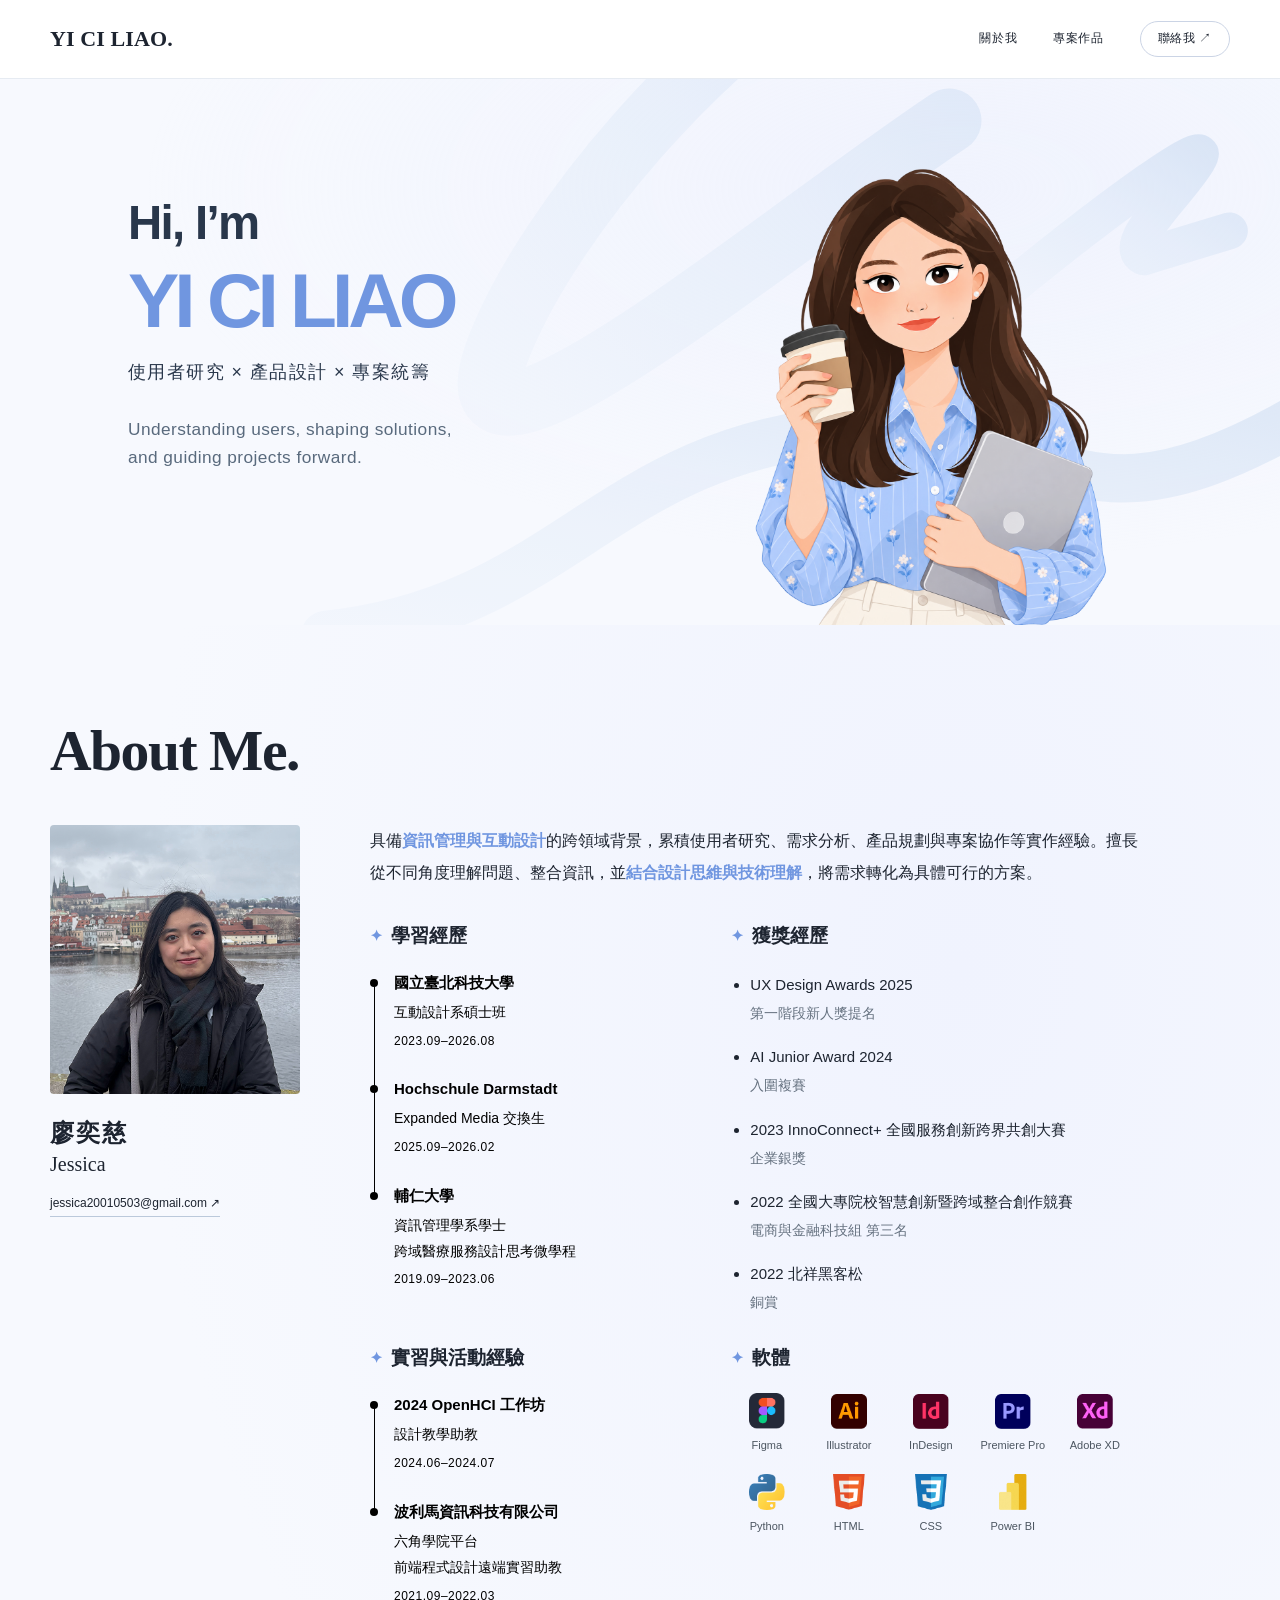
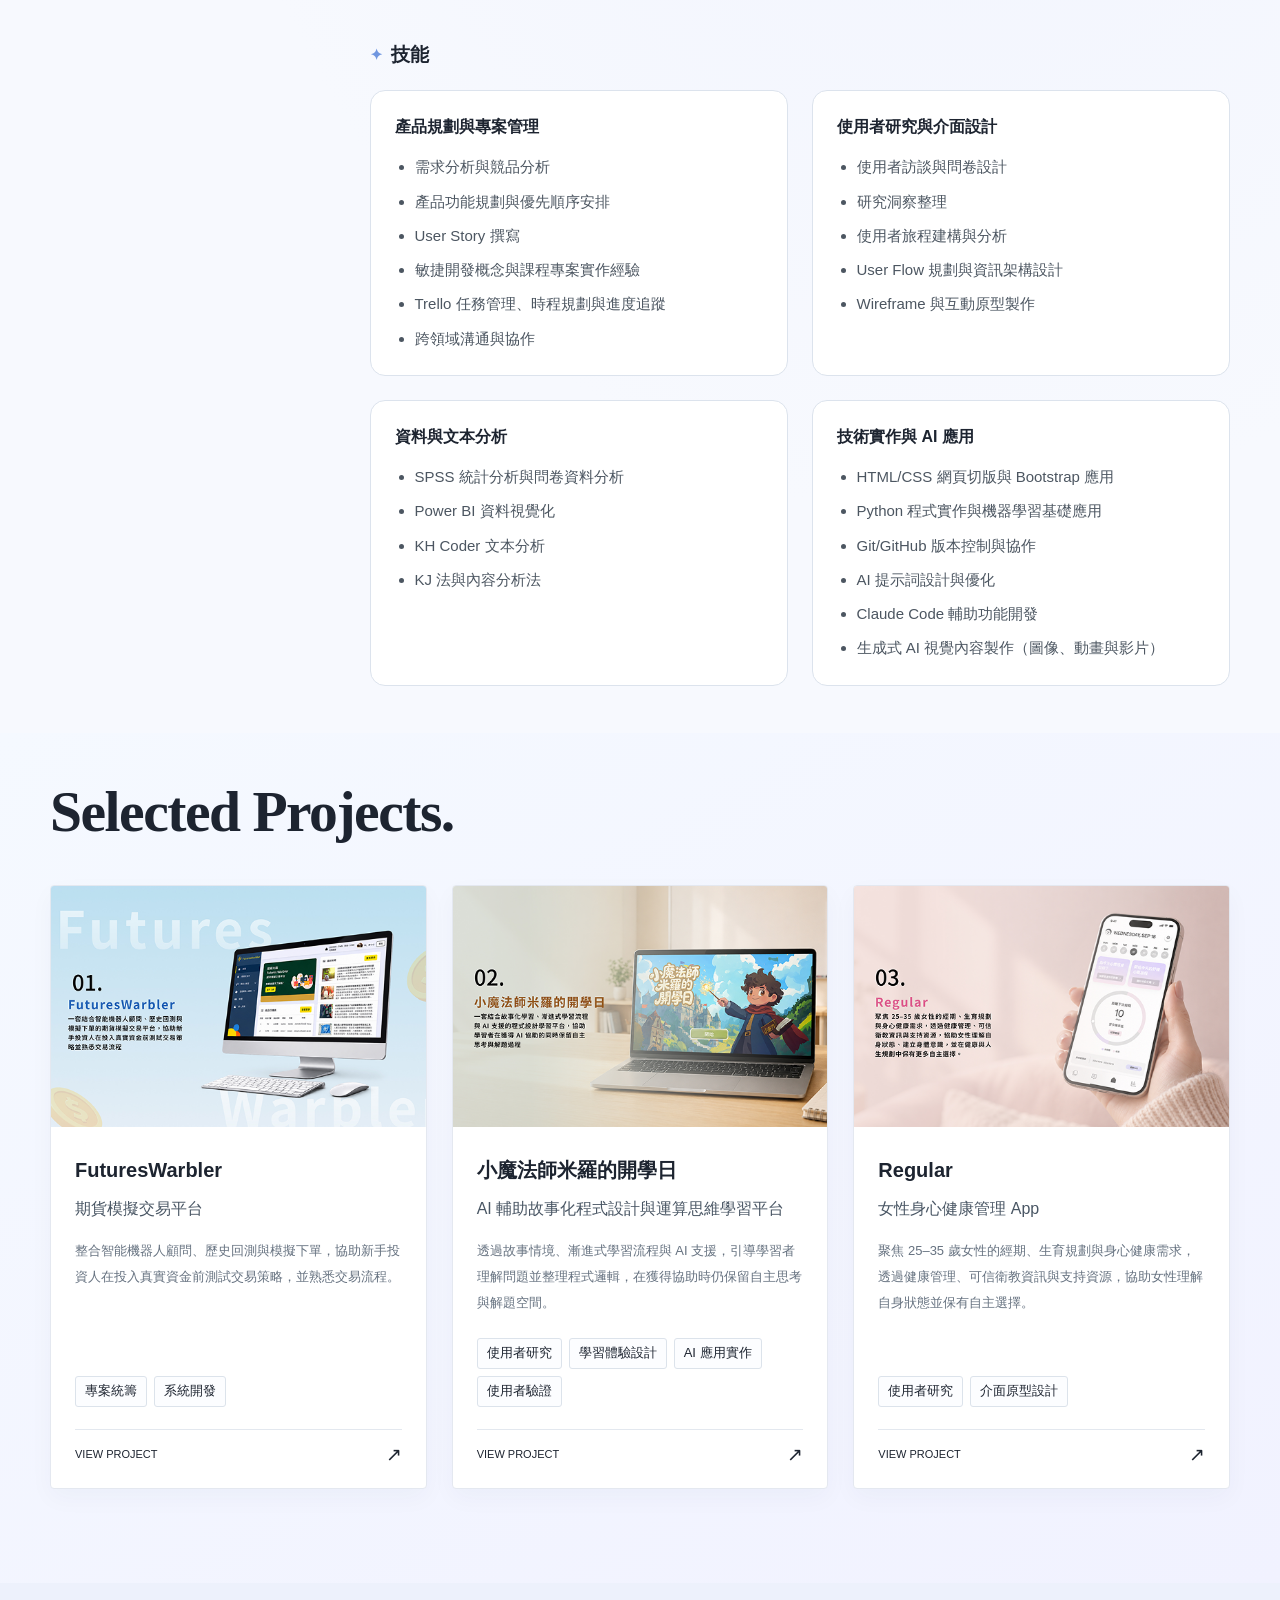
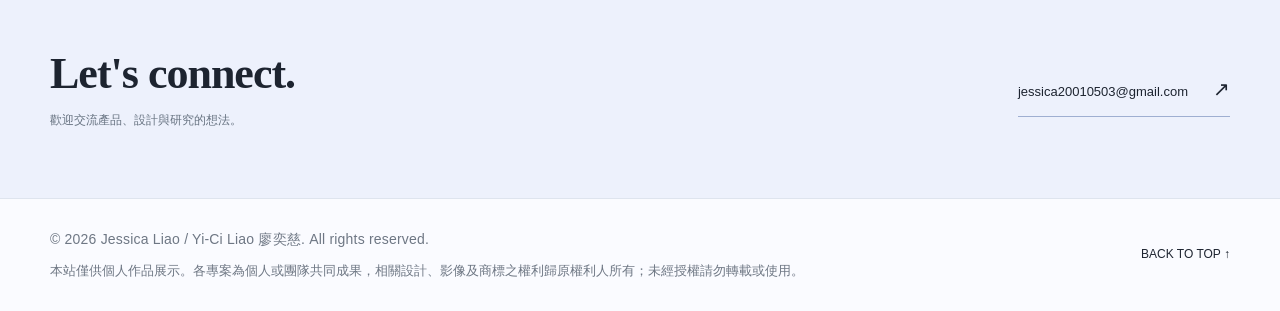
==== commit 0ab7cbe5: "revise the previous and next project's path" ====
--- a/index.html
+++ b/index.html
@@ -34,7 +34,7 @@
 </section>
 <section class="skill-group" aria-labelledby="skill-group-4">
 <h4 id="skill-group-4">技術實作與 AI 應用</h4>
-<ul><li>HTML／CSS 網頁切版</li><li>Python 程式實作與機器學習基礎應用</li><li>Git／GitHub 版本控制與協作</li><li>AI 提示詞設計與優化</li><li>Claude Code 輔助功能開發</li><li>生成式 AI 視覺內容製作（圖像、動畫與影片）</li></ul>
+<ul><li>HTML/CSS 網頁切版與 Bootstrap 應用</li><li>Python 程式實作與機器學習基礎應用</li><li>Git/GitHub 版本控制與協作</li><li>AI 提示詞設計與優化</li><li>Claude Code 輔助功能開發</li><li>生成式 AI 視覺內容製作（圖像、動畫與影片）</li></ul>
 </section>
 </div>
 </section>
--- a/style.css
+++ b/style.css
@@ -1,5 +1,5 @@
-:root{--ink:#1d2430;--muted:#667280;--line:#dce3ed;--blue:#7096e0;--accent:#7096e0;--highlight:#7096e0;--tint:#eaf6fc;--serif:Georgia,'Times New Roman',serif;--shadow:0 9px 25px #233e5b09}*{box-sizing:border-box}html{scroll-behavior:smooth;scroll-padding-top:110px}body{margin:0;background:#f7f9fe;color:var(--ink);font:15px/1.95 'Noto Sans TC','PingFang TC','Microsoft JhengHei',sans-serif;-webkit-font-smoothing:antialiased}a{color:inherit;text-decoration:none}button{font:inherit;color:inherit;cursor:pointer}a:focus-visible,button:focus-visible,summary:focus-visible{outline:3px solid var(--accent);outline-offset:5px}::selection{background:#d2deff}img{display:block;max-width:100%;height:auto}h1,h2,h3,h4,p{margin-top:0}h1,h2,h3,h4{line-height:1.6}button{border:0}a,button{touch-action:manipulation}.wrap{width:min(1200px,calc(100% - 100px));margin-inline:auto}.skip{position:absolute;top:-200px;left:20px;background:white;padding:10px;z-index:200}.skip:focus{top:5px}.site-header{position:sticky;top:0;z-index:40;background:#f8faffeb;backdrop-filter:blur(16px);border-bottom:1px solid #dce3edb3}.nav{height:78px;display:flex;align-items:center;justify-content:space-between;gap:20px}.brand{font:600 22px var(--serif);letter-spacing:.1px}.nav-links{display:flex;align-items:center;gap:36px;font-size:12px;letter-spacing:.6px}.nav-links a:hover{color:var(--blue)}.nav-mail{border:1px solid #cbd4e5;border-radius:30px;padding:5px 17px}.progress{position:absolute;left:0;bottom:-1px;height:2px;width:100%;transform:scaleX(0);transform-origin:left;background:var(--accent)}.chapter{padding:94px 0}.title-row{display:flex;align-items:end;justify-content:space-between;gap:25px;margin-bottom:42px}.section-heading{font:700 clamp(40px,4.5vw,66px)/1.1 var(--serif);letter-spacing:-1.5px;margin:0}.section-heading:after{content:'.'}.overline{font-size:10px;letter-spacing:2.3px;color:var(--muted);font-weight:500;margin-bottom:12px}.title-row>p{font-size:12px;color:var(--muted);margin:0;max-width:360px}.about-section{background:radial-gradient(ellipse at 75% 20%,#e9edfe80,transparent 60%),#f7f9fe}.about-layout{display:grid;grid-template-columns:250px 1fr;gap:70px}.portrait-wrap img{width:100%;aspect-ratio:311/335;object-fit:cover;border-radius:4px}.portrait-wrap h3{font-size:24px;margin:20px 0 1px;letter-spacing:2px}.portrait-wrap .english-name{font:20px var(--serif);margin:0 0 11px}.email{font-size:11px;display:inline-block;border-bottom:1px solid #bbc9db;overflow-wrap:anywhere}.about-bio{font-size:15px;line-height:2.1;max-width:770px;margin-bottom:27px}.about-bio strong{font-weight:600;color:var(--highlight)}.about-details{display:grid;grid-template-columns:1fr 1fr;gap:28px 42px}.detail-title{font-size:17px;font-weight:600;margin:0 0 17px;display:flex;align-items:center;gap:8px}.detail-title:before{content:'✦';font-size:15px;color:var(--blue)}.timeline{padding-left:19px;border-left:1px solid #b8c6d9;margin-left:5px}.timeline-item{position:relative;margin-bottom:18px}.timeline-item:last-child{margin-bottom:0}.timeline-item:before{content:'';height:6px;width:6px;position:absolute;left:-23px;top:9px;border-radius:50%;background:#34435a}.timeline-item h4{font-size:12px;margin:0;font-weight:600}.timeline-item p{font-size:11px;margin:2px 0;color:var(--muted);line-height:1.8}.timeline-item small{font-size:9px;color:#7a8290;letter-spacing:.5px}.tool-list{display:flex;flex-wrap:wrap;gap:7px}.tool-list span{font-size:10px;line-height:1.5;border-radius:3px;background:#fff;border:1px solid #dce3ef;padding:7px 10px}.award-list{margin: 0; padding: 0 0 0 1.3em; list-style: disc outside; display: grid; gap: 10px}.award-list li{font-size: 11px; line-height: 1.7}.award-list span{display:block;font-size:10px;color:var(--muted)}.works-section{background:linear-gradient(150deg,#f5f9ff,#f1f2ff)}.project-grid{display:grid;grid-template-columns:repeat(3,1fr);gap:25px}.work-card{display:flex;flex-direction:column;background:white;box-shadow:var(--shadow);border:1px solid #e4e8f0;border-radius:4px;overflow:hidden;transition:transform .3s,box-shadow .3s}.work-card:hover{transform:translateY(-7px);box-shadow:0 15px 30px #384e6c13}.work-card-image{height:285px;overflow:hidden;position:relative}.work-card-image img{height:100%;width:100%;object-fit:cover;transition:transform .6s}.work-card:hover img{transform:scale(1.04)}.work-card:nth-child(1) .work-card-image img{object-position:40% center}.work-card:nth-child(2) .work-card-image img{object-position:45% center}.work-card:nth-child(3) .work-card-image img{object-position:50% 46%}.work-card-info{padding:26px 24px 23px;display:flex;flex-direction:column;flex:1}.work-card-info .overline{font-size:8px;letter-spacing:1.3px;color:var(--accent);margin-bottom:11px}.work-card-info h3{font-size:20px;font-weight:600;margin:0 0 6px;line-height:1.7}.work-card-info .project-sub{font-size:16px;margin-bottom:14px;font-weight:500;color:#495664}.work-card-info p{font-size:13px;color:var(--muted);line-height:2;margin-bottom:22px}.card-tags{display:flex;flex-wrap:wrap;gap:5px;margin-top:auto;margin-bottom:22px}.tag{font-size:9px;border:1px solid #dce3eb;border-radius:3px;padding:3px 7px;background:#fcfdff;line-height:1.6}.card-link{display:flex;justify-content:space-between;align-items:center;border-top:1px solid #e3e8ef;padding-top:14px;font-size:11px}.card-link span{font-size:19px;line-height:1}.contact-section{padding:65px 0;background:#edf1fc}.contact-inner{display:flex;justify-content:space-between;align-items:center;gap:30px}.contact-inner h2{font:700 44px var(--serif);margin:0 0 10px;letter-spacing:-1px}.contact-inner p{font-size:12px;color:var(--muted);margin:0}.contact-link{font-size:13px;border-bottom:1px solid #9fafd1;padding:7px 0;white-space:nowrap}.contact-link span{margin-left:25px;font-size:20px}.site-footer{padding:25px 0;background:#fafbff;border-top:1px solid #dee4ee}.footer-inner{display:flex;justify-content:space-between;gap:30px;align-items:center}.site-footer p{font-size:9px;color:#6e7784;margin:0;letter-spacing:.2px}.site-footer p+p{font-size:8px;margin-top:3px;letter-spacing:0}.site-footer a{font-size:10px;white-space:nowrap}.futures{--accent:#327aad;--tint:#eaf6fc;--deep:#235a85;--line:#d5e7f1}.milo{--accent:#966229;--tint:#fff8f1;--deep:#765020;--line:#eadfd1}.regular{--accent:#bc5f87;--tint:#fff4fb;--deep:#9b416b;--line:#efdce8}.case-page{background:var(--tint)}.breadcrumb{font-size:10px;color:#65707a;display:flex;gap:12px;margin-bottom:32px}.breadcrumb a{border-bottom:1px solid #a5b1c0}.case-tags{margin-top:24px;display:flex;gap:6px;flex-wrap:wrap}.case-tags .tag{background:#ffffff70;border-color:#ffffffb5;font-size:9px}.case-layout{display:grid;grid-template-columns:150px minmax(0,1fr);gap:55px;padding-top:62px;padding-bottom:20px}.case-aside{position:sticky;top:111px;align-self:start;display:grid;gap:16px;border-left:1px solid var(--line);padding-left:16px}.case-aside small{font-size:8px;letter-spacing:1.5px;color:var(--accent);margin-bottom:1px}.case-aside a{font-size:10px;color:#6b7380;line-height:1.6;transition:color .2s}.case-aside a.active{color:var(--deep);font-weight:600}.case-aside a:hover{color:var(--accent)}.case-main{min-width:0}.case-section{padding-bottom:64px;margin-bottom:55px;border-bottom:1px solid var(--line);scroll-margin-top:112px}.case-section:last-child{margin-bottom:0;border:0}.section-kicker{font-size:9px;letter-spacing:2px;color:var(--accent);margin-bottom:9px}.case-title{font-size:29px;font-weight:600;color:var(--deep);line-height:1.6;margin:0 0 23px;position:relative;display:inline-block;isolation:isolate}.case-title:before{content:'';position:absolute;left:-4px;bottom:4px;width:20px;height:18px;background:var(--accent);opacity:.18;z-index:-1}.case-main p{font-size:13px;line-height:2.1;color:#4c5661}.case-main p strong{font-weight:600;color:var(--highlight)}.overview-with-logo{display:grid;grid-template-columns:1fr 150px;gap:30px;align-items:start}.overview-logo{width:150px;mix-blend-mode:multiply}.overview-logo.regular-logo{width:150px;padding-top:10px}.info-panel{background:white;border:1px solid #ffffffc4;border-radius:7px;box-shadow:var(--shadow);display:grid;grid-template-columns:1fr .8fr 1.8fr;margin:28px 0;overflow:hidden}.info-item{padding:22px;border-right:1px solid var(--line);border-bottom:1px solid var(--line)}.info-item:nth-child(3){border-right:0}.info-item:nth-child(4){grid-column:1/3;border-bottom:0}.info-item:nth-child(5){grid-column:3;border:0}.info-label{display:flex;gap:7px;align-items:center;font-size:11px;font-weight:600;margin-bottom:9px}.info-label:before{content:'✦';color:var(--highlight);font-size:17px;line-height:1}.info-panel p{font-size:11px;margin:0;line-height:1.95}.subheading{font-size:16px;font-weight:600;margin:30px 0 16px;display:flex;align-items:center;gap:8px}.subheading:before{content:'✦';color:var(--highlight)}.process{list-style:none;display:flex;padding:0;margin:22px 0 0;gap:10px;counter-reset:flow}.process li{counter-increment:flow;flex:1;position:relative;background:white;border-radius:5px;box-shadow:var(--shadow);padding:15px 11px;text-align:center;font-size:10px;line-height:1.85}.process li:before{content:counter(flow,decimal-leading-zero);display:block;color:var(--accent);font:15px var(--serif);margin-bottom:8px}.process li:not(:last-child):after{content:'→';position:absolute;right:-10px;top:45%;color:var(--accent);z-index:2;font-size:14px}.white-card{padding:25px 27px;background:#fff;border:1px solid #ffffffc4;box-shadow:var(--shadow);border-radius:6px}.white-card h3{font-size:15px;font-weight:600;margin:0 0 10px;color:#262d36}.white-card p{font-size:12px;line-height:2;margin:0}.card-grid{display:grid;grid-template-columns:1fr 1fr;gap:20px;margin:25px 0}.card-grid.three{grid-template-columns:repeat(3,1fr)}.numbered-card{position:relative;padding-top:35px}.numbered-card .num{font:italic 38px var(--serif);color:var(--accent);position:absolute;left:22px;top:-18px}.card-bottom{padding-top:12px;border-top:1px solid var(--line);margin-top:14px}.card-bottom small{font-size:9px;color:var(--accent);letter-spacing:.5px}.card-bottom p{margin-top:4px}.feature-tags{display:flex;flex-wrap:wrap;gap:5px;margin-top:14px}.feature-tags span{font-size:9px;padding:2px 7px;background:#eef1f4;border-radius:3px}.quote{margin:27px 0;padding:25px 28px;border-left:3px solid var(--accent);background:#ffffffc4;font-size:18px;line-height:1.9;color:var(--deep);font-weight:500}.figure{margin:28px 0}.image-link{display:block;position:relative;overflow:hidden;background:#ffffffa6;border:1px solid #fff;border-radius:5px;box-shadow:var(--shadow);cursor:zoom-in}.image-link img{width:100%;transition:filter .25s}.image-link:hover img{filter:brightness(.97)}.zoom-label{position:absolute;bottom:10px;right:10px;padding:3px 9px;background:#ffffffed;border:1px solid #d4dce4;color:#526171;border-radius:4px;font-size:9px;line-height:1.7;box-shadow:0 2px 7px #263b4d09}.figure figcaption{font-size:10px;color:#6f7782;text-align:center;margin-top:10px;line-height:1.9}.figure-grid{display:grid;grid-template-columns:1fr 1fr;gap:20px}.figure-grid .figure{margin-top:12px;margin-bottom:12px}.figure-grid .image-link{height:100%;display:flex;align-items:center;justify-content:center}.figure-grid .figure{display:flex;flex-direction:column}.figure-grid .figure figcaption{flex-shrink:0}.figure-grid .figure img{max-height:560px;width:100%;object-fit:contain}.split-story{display:grid;grid-template-columns:1fr 1fr;gap:27px;align-items:center;margin:26px 0}.split-story .figure{margin:0}.split-story .white-card{height:100%}.split-story .white-card h3{margin-top:0}.split-story .white-card p+p{margin-top:12px}.award-card{background:white;border-radius:6px;box-shadow:var(--shadow);overflow:hidden}.award-card>img{width:100%;aspect-ratio:1.55;object-fit:cover}.award-card>div{padding:20px 23px}.award-card small{font-size:9px;letter-spacing:1.4px;color:var(--accent)}.award-card h3{font-size:15px;margin:7px 0}.award-card p{font-size:11px;margin:0;color:#6e7884}.awards-two{display:grid;grid-template-columns:1fr 1fr;gap:22px}.award-wide{display:grid;grid-template-columns:1.1fr 1fr;margin:28px 0;background:white;border-radius:6px;overflow:hidden;box-shadow:var(--shadow);align-items:center}.award-wide img{width:100%;height:100%;object-fit:cover}.award-wide>div{padding:27px}.award-wide small{font-size:9px;letter-spacing:1.5px;color:var(--accent)}.award-wide h3{font-size:22px;font-weight:500;margin:10px 0}.award-wide p{font-size:11px;margin:0}.metric-grid{display:grid;grid-template-columns:repeat(3,1fr);gap:15px;margin:25px 0}.metric{background:white;border:1px solid #fff;border-radius:6px;padding:22px 18px;box-shadow:var(--shadow)}.metric strong{font:37px var(--serif);letter-spacing:-1px;color:var(--accent);display:block;margin-bottom:8px}.metric span{font-size:10px;color:#65707b;line-height:1.9;display:block}.stat-caption{font-size:10px!important;color:#77808b!important}.mini-list{padding-left:19px;margin:10px 0 0;font-size:12px;color:#53606c;line-height:2.1}.mini-list li{margin-bottom:7px}.research-methods{display:flex;flex-wrap:wrap;gap:8px;margin:22px 0}.research-methods span{padding:8px 14px;border:1px solid var(--line);border-radius:4px;font-size:11px;background:white}.screen-grid{display:grid;grid-template-columns:1fr 1fr;gap:26px;margin-top:25px}.screen-card{background:#fff8;border:1px solid #fff;border-radius:6px;padding:23px;box-shadow:var(--shadow);display:flex;flex-direction:column}.screen-card .screen-visual{height:350px;display:flex;justify-content:center;align-items:center;margin:0 0 20px;box-shadow:none;background:transparent;border:0}.screen-visual img{height:100%;width:auto;max-width:100%;object-fit:contain}.screen-card h3{font-size:16px;color:var(--deep);margin-bottom:8px;display:flex;gap:7px}.screen-card h3:before{content:'✦';color:var(--accent)}.screen-card p{font-size:12px;margin:0;line-height:2}.case-end{padding:45px 0 55px;background:#ffffff63;border-top:1px solid var(--line)}.end-nav{display:flex;justify-content:space-between;align-items:center;gap:30px}.all-projects{font-size:11px;border-bottom:1px solid #a9b6c7;padding:5px 0;white-space:nowrap}.next-project{display:flex;align-items:center;gap:32px;max-width:70%}.next-project small{font-size:9px;color:var(--accent);letter-spacing:2px}.next-project h2{font-size:24px;font-weight:500;margin:3px 0 0;line-height:1.6}.next-project>span{width:50px;height:50px;border:1px solid var(--line);border-radius:50%;display:grid;place-items:center;flex-shrink:0;font-size:25px;transition:background .2s}.next-project:hover>span{background:white}.image-dialog{border:1px solid #d5dce9;border-radius:8px;padding:0;width:min(1360px,calc(100vw - 50px));max-width:none;max-height:95dvh;overflow:hidden;background:#f8f9fc}.image-dialog::backdrop{background:#142238d9;backdrop-filter:blur(5px)}.dialog-toolbar{display:flex;align-items:center;gap:10px;padding:11px 16px;background:white;border-bottom:1px solid #dce3ed}.dialog-toolbar p{margin:0 auto 0 0;font-size:11px;color:#6e7784}.dialog-toolbar button{background:#eef1f7;border:1px solid #dce3ed;border-radius:4px;padding:5px 12px;font-size:11px;white-space:nowrap}.dialog-viewer{overflow:auto;height:min(80dvh,900px);display:flex;align-items:flex-start;justify-content:center;padding:20px}.dialog-viewer img{max-width:100%;max-height:calc(80dvh - 40px);width:auto;height:auto;object-fit:contain;margin:auto}.dialog-viewer.is-zoomed{display:block}.dialog-viewer.is-zoomed img{max-width:none;max-height:none;margin:0 auto}.dialog-caption{margin:0;padding:10px 15px;background:white;border-top:1px solid #dce3ed;font-size:11px;color:#5d6878;text-align:center}.dialog-open{overflow:hidden}.empty{display:none}
-@media(max-width:1100px){.wrap{width:calc(100% - 64px)}.about-layout{grid-template-columns:220px 1fr;gap:40px}.about-details{gap:28px}.project-grid{gap:17px}.work-card-image{height:240px}.work-card-info{padding:22px 18px}.work-card-info h3{font-size:18px}.case-layout{grid-template-columns:125px minmax(0,1fr);gap:30px}.case-aside{padding-left:12px}.info-panel{grid-template-columns:1fr 1fr}.info-item:nth-child(3){grid-column:1/-1;border-bottom:1px solid var(--line)}.info-item:nth-child(2){border-right:0}.info-item:nth-child(4){grid-column:1;border-bottom:0}.info-item:nth-child(5){grid-column:2}.info-item{padding:20px}.card-grid.three{grid-template-columns:1fr}.card-grid.three .numbered-card{padding-top:25px}.screen-card{padding:18px}.screen-card .screen-visual{height:300px}.case-title{font-size:27px}}@media(max-width:780px){.wrap{width:calc(100% - 40px)}.nav{height:68px;gap:15px}.brand{font-size:20px}.nav-links{gap:19px;font-size:10px;letter-spacing:0}.nav-mail{border:0;padding:0}.chapter{padding:63px 0}.title-row{margin-bottom:30px;align-items:start}.section-heading{font-size:43px}.title-row>p{font-size:10px;max-width:185px;line-height:1.9}.about-layout{grid-template-columns:190px 1fr;gap:27px}.portrait-wrap h3{font-size:22px}.portrait-wrap .english-name{font-size:19px}.email{font-size:10px}.about-bio{font-size:13px}.about-details{grid-template-columns:1fr;gap:24px}.about-details .detail:nth-child(2){grid-row:3}.detail-title{font-size:15px;margin-bottom:12px}.project-grid{grid-template-columns:1fr;gap:27px}.work-card{display:grid;grid-template-columns:1fr 1fr}.work-card-image{height:100%;min-height:320px}.work-card-info{padding:25px}.work-card-info h3{font-size:20px}.work-card-info p{font-size:13px;margin-bottom:15px}.work-card-info .project-sub{font-size:15px}.card-tags{margin-bottom:15px}.card-link{font-size:11px}.contact-inner h2{font-size:35px}.contact-link{font-size:11px;white-space:normal;overflow-wrap:anywhere}.contact-link span{margin-left:12px}.contact-inner{gap:25px}.footer-inner{align-items:start;gap:20px}.site-footer p{font-size:8px}.site-footer p+p{font-size:7px;max-width:450px}.site-footer a{font-size:9px}.breadcrumb{font-size:9px;margin-bottom:26px}.case-tags{margin-top:17px;gap:5px}.case-tags .tag{font-size:8px}.case-layout{display:block;padding-top:0}.case-aside{position:sticky;top:68px;z-index:30;display:flex;gap:23px;padding:15px 0;border-left:0;border-bottom:1px solid var(--line);background:var(--tint);overflow-x:auto;margin-bottom:33px;scrollbar-width:thin}.case-aside small{display:none}.case-aside a{white-space:nowrap;font-size:10px}.case-title{font-size:27px;margin-bottom:20px}.case-section{padding-bottom:45px;margin-bottom:40px;scroll-margin-top:145px}.case-main p{font-size:12px}.info-panel{margin:24px 0}.process{flex-wrap:wrap;gap:10px}.process li{flex:0 0 calc(25% - 8px);font-size:10px}.process li:after{display:none}.overview-with-logo{grid-template-columns:1fr 120px;gap:22px}.overview-logo{width:120px}.overview-logo.regular-logo{width:120px}.white-card{padding:23px}.white-card h3{font-size:14px}.white-card p{font-size:11px}.card-grid{gap:16px}.quote{font-size:16px;padding:20px}.metric strong{font-size:32px}.metric{padding:20px 14px}.metric span{font-size:10px}.next-project h2{font-size:20px}.case-end{padding:35px 0 40px}.next-project{gap:20px}.all-projects{font-size:10px}.screen-card .screen-visual{height:340px}}@media(max-width:520px){.brand{font-size:18px}.nav-links{gap:15px}.title-row{display:block}.title-row>p{max-width:none;margin-top:15px}.title-row .overline{font-size:8px}.section-heading{font-size:40px}.chapter{padding:55px 0}.about-layout{grid-template-columns:1fr;gap:30px}.portrait-wrap{display:grid;grid-template-columns:130px 1fr;gap:20px;align-items:center}.portrait-wrap img{grid-row:1;width:130px}.portrait-meta h3{margin:0 0 4px;font-size:24px}.portrait-meta .english-name{font-size:19px;margin-bottom:10px}.email{font-size:9px}.about-bio{font-size:12px;line-height:2.1;margin-bottom:25px}.about-details{grid-template-columns:1fr 1fr;gap:25px 22px}.about-details .detail:nth-child(2){grid-row:auto}.about-details .detail:last-child{grid-column:1/-1}.detail-title{font-size:14px}.timeline{padding-left:13px}.timeline-item:before{left:-17px;top:9px}.timeline-item h4{font-size:10px}.timeline-item p{font-size:9px}.timeline-item small{font-size:8px}.tool-list{gap:5px}.tool-list span{font-size:8px;padding:5px 6px}.award-list{grid-template-columns:1fr;gap:11px}.award-list li{font-size:10px}.award-list span{font-size:9px}.work-card{display:flex}.work-card-image{height:300px;min-height:0}.work-card-info{padding:25px}.work-card-info h3{font-size:22px}.work-card-info .overline{font-size:8px}.work-card-info .project-sub{font-size:16px}.work-card-info p{font-size:14px}.card-tags{margin-bottom:19px}.tag{font-size:9px}.card-link{font-size:12px}.work-card:nth-child(3) .work-card-image{height:340px}.contact-inner{display:block}.contact-link{display:inline-block;margin-top:20px}.contact-section{padding:40px 0}.contact-inner h2{font-size:34px}.footer-inner{display:block}.site-footer a{display:inline-block;margin-top:15px}.breadcrumb{margin-bottom:27px}.case-tags{margin-top:17px}.case-tags .tag{font-size:8px}.case-aside{gap:22px}.case-title{font-size:24px;line-height:1.6}.section-kicker{font-size:8px;letter-spacing:1.7px}.overview-with-logo{display:block}.overview-logo{width:130px;margin:20px auto}.overview-logo.regular-logo{width:180px;margin:26px auto}.info-panel{display:grid;grid-template-columns:1fr 1fr}.info-item{padding:17px 16px}.info-label{font-size:10px;gap:5px}.info-panel p{font-size:10px}.info-item:nth-child(4){grid-column:1/-1;border-right:0;border-bottom:1px solid var(--line)}.info-item:nth-child(5){grid-column:1/-1}.subheading{font-size:15px}.process li{flex:0 0 calc(33.333% - 7px);padding:14px 8px;font-size:9px}.process li:before{font-size:14px}.card-grid,.card-grid.three{grid-template-columns:1fr;gap:25px}.numbered-card{padding-top:29px}.white-card{padding:23px}.white-card h3{font-size:15px}.white-card p{font-size:12px}.card-bottom p{font-size:11px}.awards-two{grid-template-columns:1fr}.award-card>div{padding:20px}.award-card h3{font-size:15px}.split-story{grid-template-columns:1fr;gap:20px}.split-story .white-card{height:auto}.figure{margin:23px 0}.figure figcaption{font-size:9px;line-height:1.8}.figure-grid{grid-template-columns:1fr;gap:20px}.figure-grid .figure{margin:0}.figure-grid .figure img{max-height:600px}.zoom-label{font-size:8px;right:7px;bottom:7px}.quote{font-size:16px;padding:20px;line-height:1.9}.metric-grid{gap:9px}.metric{padding:17px 10px}.metric strong{font-size:28px;margin-bottom:5px}.metric span{font-size:9px}.case-main .stat-caption{font-size:9px!important}.research-methods{gap:6px}.research-methods span{font-size:10px;padding:6px 10px}.screen-grid{grid-template-columns:1fr;gap:22px}.screen-card{padding:24px}.screen-card .screen-visual{height:385px}.screen-card h3{font-size:17px}.screen-card p{font-size:12px}.award-wide{grid-template-columns:1fr}.award-wide img{max-height:260px;object-fit:cover}.award-wide>div{padding:25px}.award-wide h3{font-size:22px}.end-nav{align-items:flex-start}.next-project{gap:13px;max-width:68%}.next-project h2{font-size:17px;line-height:1.7}.next-project small{font-size:8px;letter-spacing:1px}.next-project>span{height:37px;width:37px;font-size:21px}.all-projects{font-size:9px}.image-dialog{width:calc(100vw - 20px)}.dialog-toolbar{padding:10px;gap:6px}.dialog-toolbar p{font-size:9px}.dialog-toolbar button{font-size:10px;padding:5px 9px}.dialog-viewer{padding:10px;height:78dvh}.dialog-viewer img{max-height:calc(78dvh - 20px)}.dialog-caption{font-size:10px;line-height:1.7}.mini-list{font-size:11px}}@media(prefers-reduced-motion:reduce){html{scroll-behavior:auto}*,*:before,*:after{transition:none!important;animation:none!important}}
+:root{--ink:#1d2430;--muted:#667280;--line:#dce3ed;--blue:#7096e0;--accent:#7096e0;--highlight:#7096e0;--tint:#eaf6fc;--serif:Georgia,'Times New Roman',serif;--shadow:0 9px 25px #233e5b09}*{box-sizing:border-box}html{scroll-behavior:smooth;scroll-padding-top:110px}body{margin:0;background:#f7f9fe;color:var(--ink);font:15px/1.95 'Noto Sans TC','PingFang TC','Microsoft JhengHei',sans-serif;-webkit-font-smoothing:antialiased}a{color:inherit;text-decoration:none}button{font:inherit;color:inherit;cursor:pointer}a:focus-visible,button:focus-visible,summary:focus-visible{outline:3px solid var(--accent);outline-offset:5px}::selection{background:#d2deff}img{display:block;max-width:100%;height:auto}h1,h2,h3,h4,p{margin-top:0}h1,h2,h3,h4{line-height:1.6}button{border:0}a,button{touch-action:manipulation}.wrap{width:min(1200px,calc(100% - 100px));margin-inline:auto}.skip{position:absolute;top:-200px;left:20px;background:white;padding:10px;z-index:200}.skip:focus{top:5px}.site-header{position:sticky;top:0;z-index:40;background:#f8faffeb;backdrop-filter:blur(16px);border-bottom:1px solid #dce3edb3}.nav{height:78px;display:flex;align-items:center;justify-content:space-between;gap:20px}.brand{font:600 22px var(--serif);letter-spacing:.1px}.nav-links{display:flex;align-items:center;gap:36px;font-size:12px;letter-spacing:.6px}.nav-links a:hover{color:var(--blue)}.nav-mail{border:1px solid #cbd4e5;border-radius:30px;padding:5px 17px}.progress{position:absolute;left:0;bottom:-1px;height:2px;width:100%;transform:scaleX(0);transform-origin:left;background:var(--accent)}.chapter{padding:94px 0}.title-row{display:flex;align-items:end;justify-content:space-between;gap:25px;margin-bottom:42px}.section-heading{font:700 clamp(40px,4.5vw,66px)/1.1 var(--serif);letter-spacing:-1.5px;margin:0}.section-heading:after{content:'.'}.overline{font-size:10px;letter-spacing:2.3px;color:var(--muted);font-weight:500;margin-bottom:12px}.title-row>p{font-size:12px;color:var(--muted);margin:0;max-width:360px}.about-section{background:radial-gradient(ellipse at 75% 20%,#e9edfe80,transparent 60%),#f7f9fe}.about-layout{display:grid;grid-template-columns:250px 1fr;gap:70px}.portrait-wrap img{width:100%;aspect-ratio:311/335;object-fit:cover;border-radius:4px}.portrait-wrap h3{font-size:24px;margin:20px 0 1px;letter-spacing:2px}.portrait-wrap .english-name{font:20px var(--serif);margin:0 0 11px}.email{font-size:11px;display:inline-block;border-bottom:1px solid #bbc9db;overflow-wrap:anywhere}.about-bio{font-size:15px;line-height:2.1;max-width:770px;margin-bottom:27px}.about-bio strong{font-weight:600;color:var(--highlight)}.about-details{display:grid;grid-template-columns:1fr 1fr;gap:28px 42px}.detail-title{font-size:17px;font-weight:600;margin:0 0 17px;display:flex;align-items:center;gap:8px}.detail-title:before{content:'✦';font-size:15px;color:var(--blue)}.timeline{padding-left:19px;border-left:1px solid #b8c6d9;margin-left:5px}.timeline-item{position:relative;margin-bottom:18px}.timeline-item:last-child{margin-bottom:0}.timeline-item:before{content:'';height:6px;width:6px;position:absolute;left:-23px;top:9px;border-radius:50%;background:#34435a}.timeline-item h4{font-size:12px;margin:0;font-weight:600}.timeline-item p{font-size:11px;margin:2px 0;color:var(--muted);line-height:1.8}.timeline-item small{font-size:9px;color:#7a8290;letter-spacing:.5px}.tool-list{display:flex;flex-wrap:wrap;gap:7px}.tool-list span{font-size:10px;line-height:1.5;border-radius:3px;background:#fff;border:1px solid #dce3ef;padding:7px 10px}.award-list{margin: 0; padding: 0 0 0 1.3em; list-style: disc outside; display: grid; gap: 10px}.award-list li{font-size: 11px; line-height: 1.7}.award-list span{display:block;font-size:10px;color:var(--muted)}.works-section{background:linear-gradient(150deg,#f5f9ff,#f1f2ff)}.project-grid{display:grid;grid-template-columns:repeat(3,1fr);gap:25px}.work-card{display:flex;flex-direction:column;background:white;box-shadow:var(--shadow);border:1px solid #e4e8f0;border-radius:4px;overflow:hidden;transition:transform .3s,box-shadow .3s}.work-card:hover{transform:translateY(-7px);box-shadow:0 15px 30px #384e6c13}.work-card-image{height:285px;overflow:hidden;position:relative}.work-card-image img{height:100%;width:100%;object-fit:cover;transition:transform .6s}.work-card:hover img{transform:scale(1.04)}.work-card:nth-child(1) .work-card-image img{object-position:40% center}.work-card:nth-child(2) .work-card-image img{object-position:45% center}.work-card:nth-child(3) .work-card-image img{object-position:50% 46%}.work-card-info{padding:26px 24px 23px;display:flex;flex-direction:column;flex:1}.work-card-info .overline{font-size:8px;letter-spacing:1.3px;color:var(--accent);margin-bottom:11px}.work-card-info h3{font-size:20px;font-weight:600;margin:0 0 6px;line-height:1.7}.work-card-info .project-sub{font-size:16px;margin-bottom:14px;font-weight:500;color:#495664}.work-card-info p{font-size:13px;color:var(--muted);line-height:2;margin-bottom:22px}.card-tags{display:flex;flex-wrap:wrap;gap:5px;margin-top:auto;margin-bottom:22px}.tag{font-size:9px;border:1px solid #dce3eb;border-radius:3px;padding:3px 7px;background:#fcfdff;line-height:1.6}.card-link{display:flex;justify-content:space-between;align-items:center;border-top:1px solid #e3e8ef;padding-top:14px;font-size:11px}.card-link span{font-size:19px;line-height:1}.contact-section{padding:65px 0;background:#edf1fc}.contact-inner{display:flex;justify-content:space-between;align-items:center;gap:30px}.contact-inner h2{font:700 44px var(--serif);margin:0 0 10px;letter-spacing:-1px}.contact-inner p{font-size:12px;color:var(--muted);margin:0}.contact-link{font-size:13px;border-bottom:1px solid #9fafd1;padding:7px 0;white-space:nowrap}.contact-link span{margin-left:25px;font-size:20px}.site-footer{padding:25px 0;background:#fafbff;border-top:1px solid #dee4ee}.footer-inner{display:flex;justify-content:space-between;gap:30px;align-items:center}.site-footer p{font-size:9px;color:#6e7784;margin:0;letter-spacing:.2px}.site-footer p+p{font-size:8px;margin-top:3px;letter-spacing:0}.site-footer a{font-size:10px;white-space:nowrap}.futures{--accent:#327aad;--tint:#eaf6fc;--deep:#235a85;--line:#d5e7f1}.milo{--accent:#966229;--tint:#fff8f1;--deep:#765020;--line:#eadfd1}.regular{--accent:#bc5f87;--tint:#fff4fb;--deep:#9b416b;--line:#efdce8}.case-page{background:var(--tint)}.breadcrumb{font-size:10px;color:#65707a;display:flex;gap:12px;margin-bottom:32px}.breadcrumb a{border-bottom:1px solid #a5b1c0}.case-tags{margin-top:24px;display:flex;gap:6px;flex-wrap:wrap}.case-tags .tag{background:#ffffff70;border-color:#ffffffb5;font-size:9px}.case-layout{display:grid;grid-template-columns:150px minmax(0,1fr);gap:55px;padding-top:62px;padding-bottom:20px}.case-aside{position:sticky;top:111px;align-self:start;display:grid;gap:16px;border-left:1px solid var(--line);padding-left:16px}.case-aside small{font-size:8px;letter-spacing:1.5px;color:var(--accent);margin-bottom:1px}.case-aside a{font-size:10px;color:#6b7380;line-height:1.6;transition:color .2s}.case-aside a.active{color:var(--deep);font-weight:600}.case-aside a:hover{color:var(--accent)}.case-main{min-width:0}.case-section{padding-bottom:64px;margin-bottom:55px;border-bottom:1px solid var(--line);scroll-margin-top:112px}.case-section:last-child{margin-bottom:0;border:0}.section-kicker{font-size:9px;letter-spacing:2px;color:var(--accent);margin-bottom:9px}.case-title{font-size:29px;font-weight:600;color:var(--deep);line-height:1.6;margin:0 0 23px;position:relative;display:inline-block;isolation:isolate}.case-title:before{content:'';position:absolute;left:-4px;bottom:4px;width:20px;height:18px;background:var(--accent);opacity:.18;z-index:-1}.case-main p{font-size:13px;line-height:2.1;color:#4c5661}.case-main p strong{font-weight:600;color:var(--highlight)}.overview-with-logo{display:grid;grid-template-columns:1fr 150px;gap:30px;align-items:start}.overview-logo{width:150px;mix-blend-mode:multiply}.overview-logo.regular-logo{width:150px;padding-top:10px}.info-panel{background:white;border:1px solid #ffffffc4;border-radius:7px;box-shadow:var(--shadow);display:grid;grid-template-columns:1fr .8fr 1.8fr;margin:28px 0;overflow:hidden}.info-item{padding:22px;border-right:1px solid var(--line);border-bottom:1px solid var(--line)}.info-item:nth-child(3){border-right:0}.info-item:nth-child(4){grid-column:1/3;border-bottom:0}.info-item:nth-child(5){grid-column:3;border:0}.info-label{display:flex;gap:7px;align-items:center;font-size:11px;font-weight:600;margin-bottom:9px}.info-label:before{content:'✦';color:var(--highlight);font-size:17px;line-height:1}.info-panel p{font-size:11px;margin:0;line-height:1.95}.subheading{font-size:16px;font-weight:600;margin:30px 0 16px;display:flex;align-items:center;gap:8px}.subheading:before{content:'✦';color:var(--highlight)}.process{list-style:none;display:flex;padding:0;margin:22px 0 0;gap:10px;counter-reset:flow}.process li{counter-increment:flow;flex:1;position:relative;background:white;border-radius:5px;box-shadow:var(--shadow);padding:15px 11px;text-align:center;font-size:10px;line-height:1.85}.process li:before{content:counter(flow,decimal-leading-zero);display:block;color:var(--accent);font:15px var(--serif);margin-bottom:8px}.process li:not(:last-child):after{content:'→';position:absolute;right:-10px;top:45%;color:var(--accent);z-index:2;font-size:14px}.white-card{padding:25px 27px;background:#fff;border:1px solid #ffffffc4;box-shadow:var(--shadow);border-radius:6px}.white-card h3{font-size:15px;font-weight:600;margin:0 0 10px;color:#262d36}.white-card p{font-size:12px;line-height:2;margin:0}.card-grid{display:grid;grid-template-columns:1fr 1fr;gap:20px;margin:25px 0}.card-grid.three{grid-template-columns:repeat(3,1fr)}.numbered-card{position:relative;padding-top:35px}.numbered-card .num{font:italic 38px var(--serif);color:var(--accent);position:absolute;left:22px;top:-18px}.card-bottom{padding-top:12px;border-top:1px solid var(--line);margin-top:14px}.card-bottom small{font-size:9px;color:var(--accent);letter-spacing:.5px}.card-bottom p{margin-top:4px}.feature-tags{display:flex;flex-wrap:wrap;gap:5px;margin-top:14px}.feature-tags span{font-size:9px;padding:2px 7px;background:#eef1f4;border-radius:3px}.quote{margin:27px 0;padding:25px 28px;border-left:3px solid var(--accent);background:#ffffffc4;font-size:18px;line-height:1.9;color:var(--deep);font-weight:500}.figure{margin:28px 0}.image-link{display:block;position:relative;overflow:hidden;background:#ffffffa6;border:1px solid #fff;border-radius:5px;box-shadow:var(--shadow);cursor:zoom-in}.image-link img{width:100%;transition:filter .25s}.image-link:hover img{filter:brightness(.97)}.zoom-label{position:absolute;bottom:10px;right:10px;padding:3px 9px;background:#ffffffed;border:1px solid #d4dce4;color:#526171;border-radius:4px;font-size:9px;line-height:1.7;box-shadow:0 2px 7px #263b4d09}.figure figcaption{font-size:10px;color:#6f7782;text-align:center;margin-top:10px;line-height:1.9}.figure-grid{display:grid;grid-template-columns:1fr 1fr;gap:20px}.figure-grid .figure{margin-top:12px;margin-bottom:12px}.figure-grid .image-link{height:100%;display:flex;align-items:center;justify-content:center}.figure-grid .figure{display:flex;flex-direction:column}.figure-grid .figure figcaption{flex-shrink:0}.figure-grid .figure img{max-height:560px;width:100%;object-fit:contain}.split-story{display:grid;grid-template-columns:1fr 1fr;gap:27px;align-items:center;margin:26px 0}.split-story .figure{margin:0}.split-story .white-card{height:100%}.split-story .white-card h3{margin-top:0}.split-story .white-card p+p{margin-top:12px}.award-card{background:white;border-radius:6px;box-shadow:var(--shadow);overflow:hidden}.award-card>img{width:100%;aspect-ratio:1.55;object-fit:cover}.award-card>div{padding:20px 23px}.award-card small{font-size:9px;letter-spacing:1.4px;color:var(--accent)}.award-card h3{font-size:15px;margin:7px 0}.award-card p{font-size:11px;margin:0;color:#6e7884}.awards-two{display:grid;grid-template-columns:1fr 1fr;gap:22px}.award-wide{display:grid;grid-template-columns:1.1fr 1fr;margin:28px 0;background:white;border-radius:6px;overflow:hidden;box-shadow:var(--shadow);align-items:center}.award-wide img{width:100%;height:100%;object-fit:cover}.award-wide>div{padding:27px}.award-wide small{font-size:9px;letter-spacing:1.5px;color:var(--accent)}.award-wide h3{font-size:22px;font-weight:500;margin:10px 0}.award-wide p{font-size:11px;margin:0}.metric-grid{display:grid;grid-template-columns:repeat(3,1fr);gap:15px;margin:25px 0}.metric{background:white;border:1px solid #fff;border-radius:6px;padding:22px 18px;box-shadow:var(--shadow)}.metric strong{font:37px var(--serif);letter-spacing:-1px;color:var(--accent);display:block;margin-bottom:8px}.metric span{font-size:10px;color:#65707b;line-height:1.9;display:block}.stat-caption{font-size:10px!important;color:#77808b!important}.mini-list{padding-left:19px;margin:10px 0 0;font-size:12px;color:#53606c;line-height:2.1}.mini-list li{margin-bottom:7px}.research-methods{display:flex;flex-wrap:wrap;gap:8px;margin:22px 0}.research-methods span{padding:8px 14px;border:1px solid var(--line);border-radius:4px;font-size:11px;background:white}.screen-grid{display:grid;grid-template-columns:1fr 1fr;gap:26px;margin-top:25px}.screen-card{background:#fff8;border:1px solid #fff;border-radius:6px;padding:23px;box-shadow:var(--shadow);display:flex;flex-direction:column}.screen-card .screen-visual{height:350px;display:flex;justify-content:center;align-items:center;margin:0 0 20px;box-shadow:none;background:transparent;border:0}.screen-visual img{height:100%;width:auto;max-width:100%;object-fit:contain}.screen-card h3{font-size:16px;color:var(--deep);margin-bottom:8px;display:flex;gap:7px}.screen-card h3:before{content:'✦';color:var(--accent)}.screen-card p{font-size:12px;margin:0;line-height:2}.case-end{padding:45px 0 55px;background:#ffffff63;border-top:1px solid var(--line)}.end-nav{display:flex;justify-content:space-between;align-items:center;gap:30px}.all-projects{font-size:11px;border-bottom:1px solid #a9b6c7;padding:5px 0;white-space:nowrap}.next-project,.prev-project{display:flex;align-items:center;gap:32px;max-width:70%}.next-project small,.prev-project small{font-size:9px;color:var(--accent);letter-spacing:2px}.next-project h2,.prev-project h2{font-size:24px;font-weight:500;margin:3px 0 0;line-height:1.6}.next-project>span,.prev-project>span{width:50px;height:50px;border:1px solid var(--line);border-radius:50%;display:grid;place-items:center;flex-shrink:0;font-size:25px;transition:background .2s}.next-project:hover>span,.prev-project:hover>span{background:white}.image-dialog{border:1px solid #d5dce9;border-radius:8px;padding:0;width:min(1360px,calc(100vw - 50px));max-width:none;max-height:95dvh;overflow:hidden;background:#f8f9fc}.image-dialog::backdrop{background:#142238d9;backdrop-filter:blur(5px)}.dialog-toolbar{display:flex;align-items:center;gap:10px;padding:11px 16px;background:white;border-bottom:1px solid #dce3ed}.dialog-toolbar p{margin:0 auto 0 0;font-size:11px;color:#6e7784}.dialog-toolbar button{background:#eef1f7;border:1px solid #dce3ed;border-radius:4px;padding:5px 12px;font-size:11px;white-space:nowrap}.dialog-viewer{overflow:auto;height:min(80dvh,900px);display:flex;align-items:flex-start;justify-content:center;padding:20px}.dialog-viewer img{max-width:100%;max-height:calc(80dvh - 40px);width:auto;height:auto;object-fit:contain;margin:auto}.dialog-viewer.is-zoomed{display:block}.dialog-viewer.is-zoomed img{max-width:none;max-height:none;margin:0 auto}.dialog-caption{margin:0;padding:10px 15px;background:white;border-top:1px solid #dce3ed;font-size:11px;color:#5d6878;text-align:center}.dialog-open{overflow:hidden}.empty{display:none}
+@media(max-width:1100px){.wrap{width:calc(100% - 64px)}.about-layout{grid-template-columns:220px 1fr;gap:40px}.about-details{gap:28px}.project-grid{gap:17px}.work-card-image{height:240px}.work-card-info{padding:22px 18px}.work-card-info h3{font-size:18px}.case-layout{grid-template-columns:125px minmax(0,1fr);gap:30px}.case-aside{padding-left:12px}.info-panel{grid-template-columns:1fr 1fr}.info-item:nth-child(3){grid-column:1/-1;border-bottom:1px solid var(--line)}.info-item:nth-child(2){border-right:0}.info-item:nth-child(4){grid-column:1;border-bottom:0}.info-item:nth-child(5){grid-column:2}.info-item{padding:20px}.card-grid.three{grid-template-columns:1fr}.card-grid.three .numbered-card{padding-top:25px}.screen-card{padding:18px}.screen-card .screen-visual{height:300px}.case-title{font-size:27px}}@media(max-width:780px){.wrap{width:calc(100% - 40px)}.nav{height:68px;gap:15px}.brand{font-size:20px}.nav-links{gap:19px;font-size:10px;letter-spacing:0}.nav-mail{border:0;padding:0}.chapter{padding:63px 0}.title-row{margin-bottom:30px;align-items:start}.section-heading{font-size:43px}.title-row>p{font-size:10px;max-width:185px;line-height:1.9}.about-layout{grid-template-columns:190px 1fr;gap:27px}.portrait-wrap h3{font-size:22px}.portrait-wrap .english-name{font-size:19px}.email{font-size:10px}.about-bio{font-size:13px}.about-details{grid-template-columns:1fr;gap:24px}.about-details .detail:nth-child(2){grid-row:3}.detail-title{font-size:15px;margin-bottom:12px}.project-grid{grid-template-columns:1fr;gap:27px}.work-card{display:grid;grid-template-columns:1fr 1fr}.work-card-image{height:100%;min-height:320px}.work-card-info{padding:25px}.work-card-info h3{font-size:20px}.work-card-info p{font-size:13px;margin-bottom:15px}.work-card-info .project-sub{font-size:15px}.card-tags{margin-bottom:15px}.card-link{font-size:11px}.contact-inner h2{font-size:35px}.contact-link{font-size:11px;white-space:normal;overflow-wrap:anywhere}.contact-link span{margin-left:12px}.contact-inner{gap:25px}.footer-inner{align-items:start;gap:20px}.site-footer p{font-size:8px}.site-footer p+p{font-size:7px;max-width:450px}.site-footer a{font-size:9px}.breadcrumb{font-size:9px;margin-bottom:26px}.case-tags{margin-top:17px;gap:5px}.case-tags .tag{font-size:8px}.case-layout{display:block;padding-top:0}.case-aside{position:sticky;top:68px;z-index:30;display:flex;gap:23px;padding:15px 0;border-left:0;border-bottom:1px solid var(--line);background:var(--tint);overflow-x:auto;margin-bottom:33px;scrollbar-width:thin}.case-aside small{display:none}.case-aside a{white-space:nowrap;font-size:10px}.case-title{font-size:27px;margin-bottom:20px}.case-section{padding-bottom:45px;margin-bottom:40px;scroll-margin-top:145px}.case-main p{font-size:12px}.info-panel{margin:24px 0}.process{flex-wrap:wrap;gap:10px}.process li{flex:0 0 calc(25% - 8px);font-size:10px}.process li:after{display:none}.overview-with-logo{grid-template-columns:1fr 120px;gap:22px}.overview-logo{width:120px}.overview-logo.regular-logo{width:120px}.white-card{padding:23px}.white-card h3{font-size:14px}.white-card p{font-size:11px}.card-grid{gap:16px}.quote{font-size:16px;padding:20px}.metric strong{font-size:32px}.metric{padding:20px 14px}.metric span{font-size:10px}.next-project h2,.prev-project h2{font-size:20px}.case-end{padding:35px 0 40px}.next-project,.prev-project{gap:20px}.all-projects{font-size:10px}.screen-card .screen-visual{height:340px}}@media(max-width:520px){.brand{font-size:18px}.nav-links{gap:15px}.title-row{display:block}.title-row>p{max-width:none;margin-top:15px}.title-row .overline{font-size:8px}.section-heading{font-size:40px}.chapter{padding:55px 0}.about-layout{grid-template-columns:1fr;gap:30px}.portrait-wrap{display:grid;grid-template-columns:130px 1fr;gap:20px;align-items:center}.portrait-wrap img{grid-row:1;width:130px}.portrait-meta h3{margin:0 0 4px;font-size:24px}.portrait-meta .english-name{font-size:19px;margin-bottom:10px}.email{font-size:9px}.about-bio{font-size:12px;line-height:2.1;margin-bottom:25px}.about-details{grid-template-columns:1fr 1fr;gap:25px 22px}.about-details .detail:nth-child(2){grid-row:auto}.about-details .detail:last-child{grid-column:1/-1}.detail-title{font-size:14px}.timeline{padding-left:13px}.timeline-item:before{left:-17px;top:9px}.timeline-item h4{font-size:10px}.timeline-item p{font-size:9px}.timeline-item small{font-size:8px}.tool-list{gap:5px}.tool-list span{font-size:8px;padding:5px 6px}.award-list{grid-template-columns:1fr;gap:11px}.award-list li{font-size:10px}.award-list span{font-size:9px}.work-card{display:flex}.work-card-image{height:300px;min-height:0}.work-card-info{padding:25px}.work-card-info h3{font-size:22px}.work-card-info .overline{font-size:8px}.work-card-info .project-sub{font-size:16px}.work-card-info p{font-size:14px}.card-tags{margin-bottom:19px}.tag{font-size:9px}.card-link{font-size:12px}.work-card:nth-child(3) .work-card-image{height:340px}.contact-inner{display:block}.contact-link{display:inline-block;margin-top:20px}.contact-section{padding:40px 0}.contact-inner h2{font-size:34px}.footer-inner{display:block}.site-footer a{display:inline-block;margin-top:15px}.breadcrumb{margin-bottom:27px}.case-tags{margin-top:17px}.case-tags .tag{font-size:8px}.case-aside{gap:22px}.case-title{font-size:24px;line-height:1.6}.section-kicker{font-size:8px;letter-spacing:1.7px}.overview-with-logo{display:block}.overview-logo{width:130px;margin:20px auto}.overview-logo.regular-logo{width:180px;margin:26px auto}.info-panel{display:grid;grid-template-columns:1fr 1fr}.info-item{padding:17px 16px}.info-label{font-size:10px;gap:5px}.info-panel p{font-size:10px}.info-item:nth-child(4){grid-column:1/-1;border-right:0;border-bottom:1px solid var(--line)}.info-item:nth-child(5){grid-column:1/-1}.subheading{font-size:15px}.process li{flex:0 0 calc(33.333% - 7px);padding:14px 8px;font-size:9px}.process li:before{font-size:14px}.card-grid,.card-grid.three{grid-template-columns:1fr;gap:25px}.numbered-card{padding-top:29px}.white-card{padding:23px}.white-card h3{font-size:15px}.white-card p{font-size:12px}.card-bottom p{font-size:11px}.awards-two{grid-template-columns:1fr}.award-card>div{padding:20px}.award-card h3{font-size:15px}.split-story{grid-template-columns:1fr;gap:20px}.split-story .white-card{height:auto}.figure{margin:23px 0}.figure figcaption{font-size:9px;line-height:1.8}.figure-grid{grid-template-columns:1fr;gap:20px}.figure-grid .figure{margin:0}.figure-grid .figure img{max-height:600px}.zoom-label{font-size:8px;right:7px;bottom:7px}.quote{font-size:16px;padding:20px;line-height:1.9}.metric-grid{gap:9px}.metric{padding:17px 10px}.metric strong{font-size:28px;margin-bottom:5px}.metric span{font-size:9px}.case-main .stat-caption{font-size:9px!important}.research-methods{gap:6px}.research-methods span{font-size:10px;padding:6px 10px}.screen-grid{grid-template-columns:1fr;gap:22px}.screen-card{padding:24px}.screen-card .screen-visual{height:385px}.screen-card h3{font-size:17px}.screen-card p{font-size:12px}.award-wide{grid-template-columns:1fr}.award-wide img{max-height:260px;object-fit:cover}.award-wide>div{padding:25px}.award-wide h3{font-size:22px}.end-nav{align-items:flex-start}.next-project,.prev-project{gap:13px;max-width:68%}.next-project h2,.prev-project h2{font-size:17px;line-height:1.7}.next-project small,.prev-project small{font-size:8px;letter-spacing:1px}.next-project>span,.prev-project>span{height:37px;width:37px;font-size:21px}.all-projects{font-size:9px}.image-dialog{width:calc(100vw - 20px)}.dialog-toolbar{padding:10px;gap:6px}.dialog-toolbar p{font-size:9px}.dialog-toolbar button{font-size:10px;padding:5px 9px}.dialog-viewer{padding:10px;height:78dvh}.dialog-viewer img{max-height:calc(78dvh - 20px)}.dialog-caption{font-size:10px;line-height:1.7}.mini-list{font-size:11px}}@media(prefers-reduced-motion:reduce){html{scroll-behavior:auto}*,*:before,*:after{transition:none!important;animation:none!important}}
 .card-copy{font-size:12px;line-height:2;color:#4c5661}.card-copy strong{font-weight:600;color:var(--highlight)}.card-copy .card-bottom{font-size:11px}.process li{font-size:11px}@media(max-width:780px){.card-copy{font-size:11px}.process li{font-size:10px}}@media(max-width:520px){.card-copy{font-size:12px}.process li{font-size:10px}}
 .work-card.regular .work-card-image{background:#ebdcd8}
 
@@ -118,3 +118,5 @@
 .works-section{padding-top:calc(var(--home-section-gap) / 2)}
 @media(max-width:780px){.about-section,.works-section{--home-section-gap:63px}}
 @media(max-width:520px){.about-section,.works-section{--home-section-gap:55px}}
+
+.end-nav .next-project{margin-left:auto}
--- a/case-header.css
+++ b/case-header.css
@@ -7,7 +7,7 @@
 .case-page .fw-layout .fw-section.case-section{scroll-margin-top:96px}
 .case-arrow{width:calc(18px / var(--canvas-scale,1))!important;height:calc(18px / var(--canvas-scale,1))!important;flex:0 0 calc(18px / var(--canvas-scale,1))!important;vertical-align:middle}
 .case-arrow img{position:absolute;left:0;top:0;width:auto;height:auto;max-width:none;transform-origin:top left}
-.case-arrow-glyph,.case-page .next-project>.case-arrow-glyph{font-size:18px;line-height:1;vertical-align:middle}
+.case-arrow-glyph,.case-page .next-project>.case-arrow-glyph,.case-page .prev-project>.case-arrow-glyph{font-size:18px;line-height:1;vertical-align:middle}
 .case-page .fw-challenge-arrow{display:flex;align-items:center;justify-content:center}
 @media(max-width:780px){.case-header{height:54px}.case-header-inner{width:88%}.case-page .case-aside{top:54px;max-height:none;overflow-x:auto;overflow-y:hidden}.case-page .fw-layout .fw-section.case-section{scroll-margin-top:126px}}
 
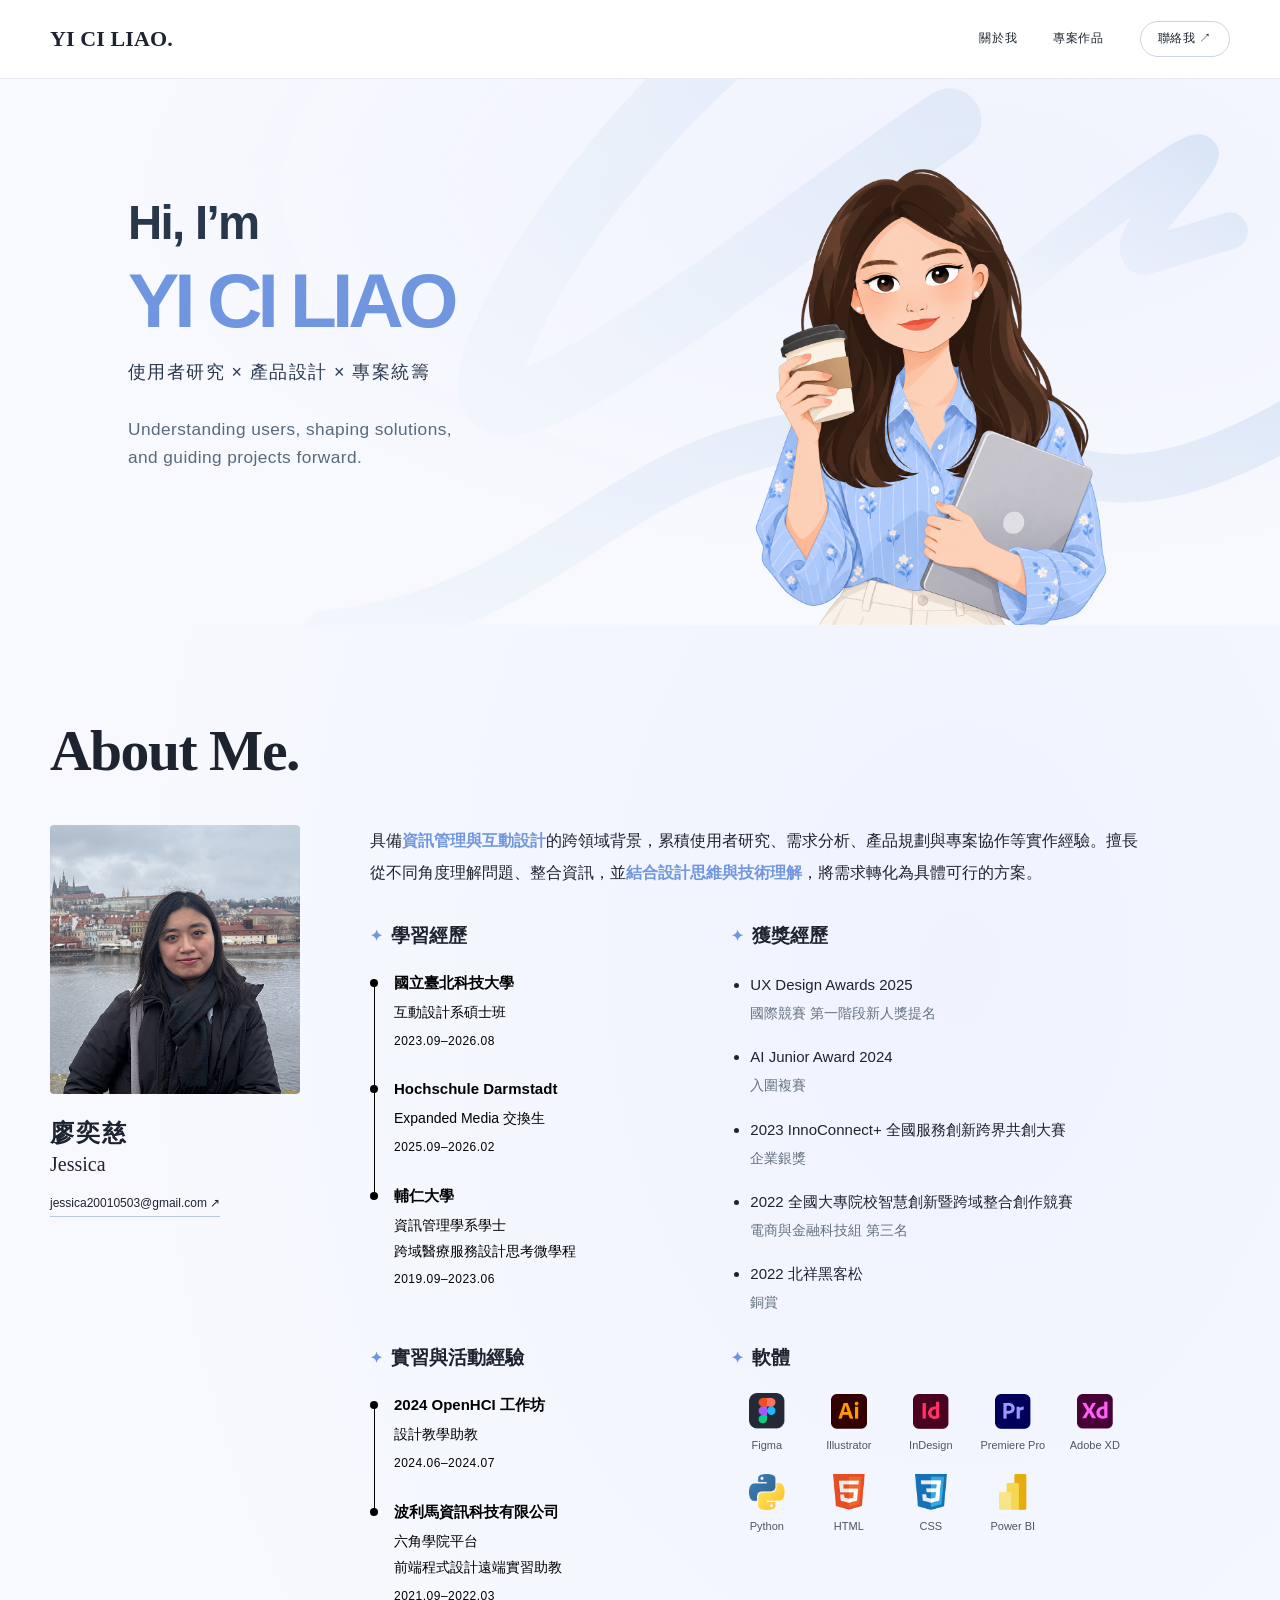
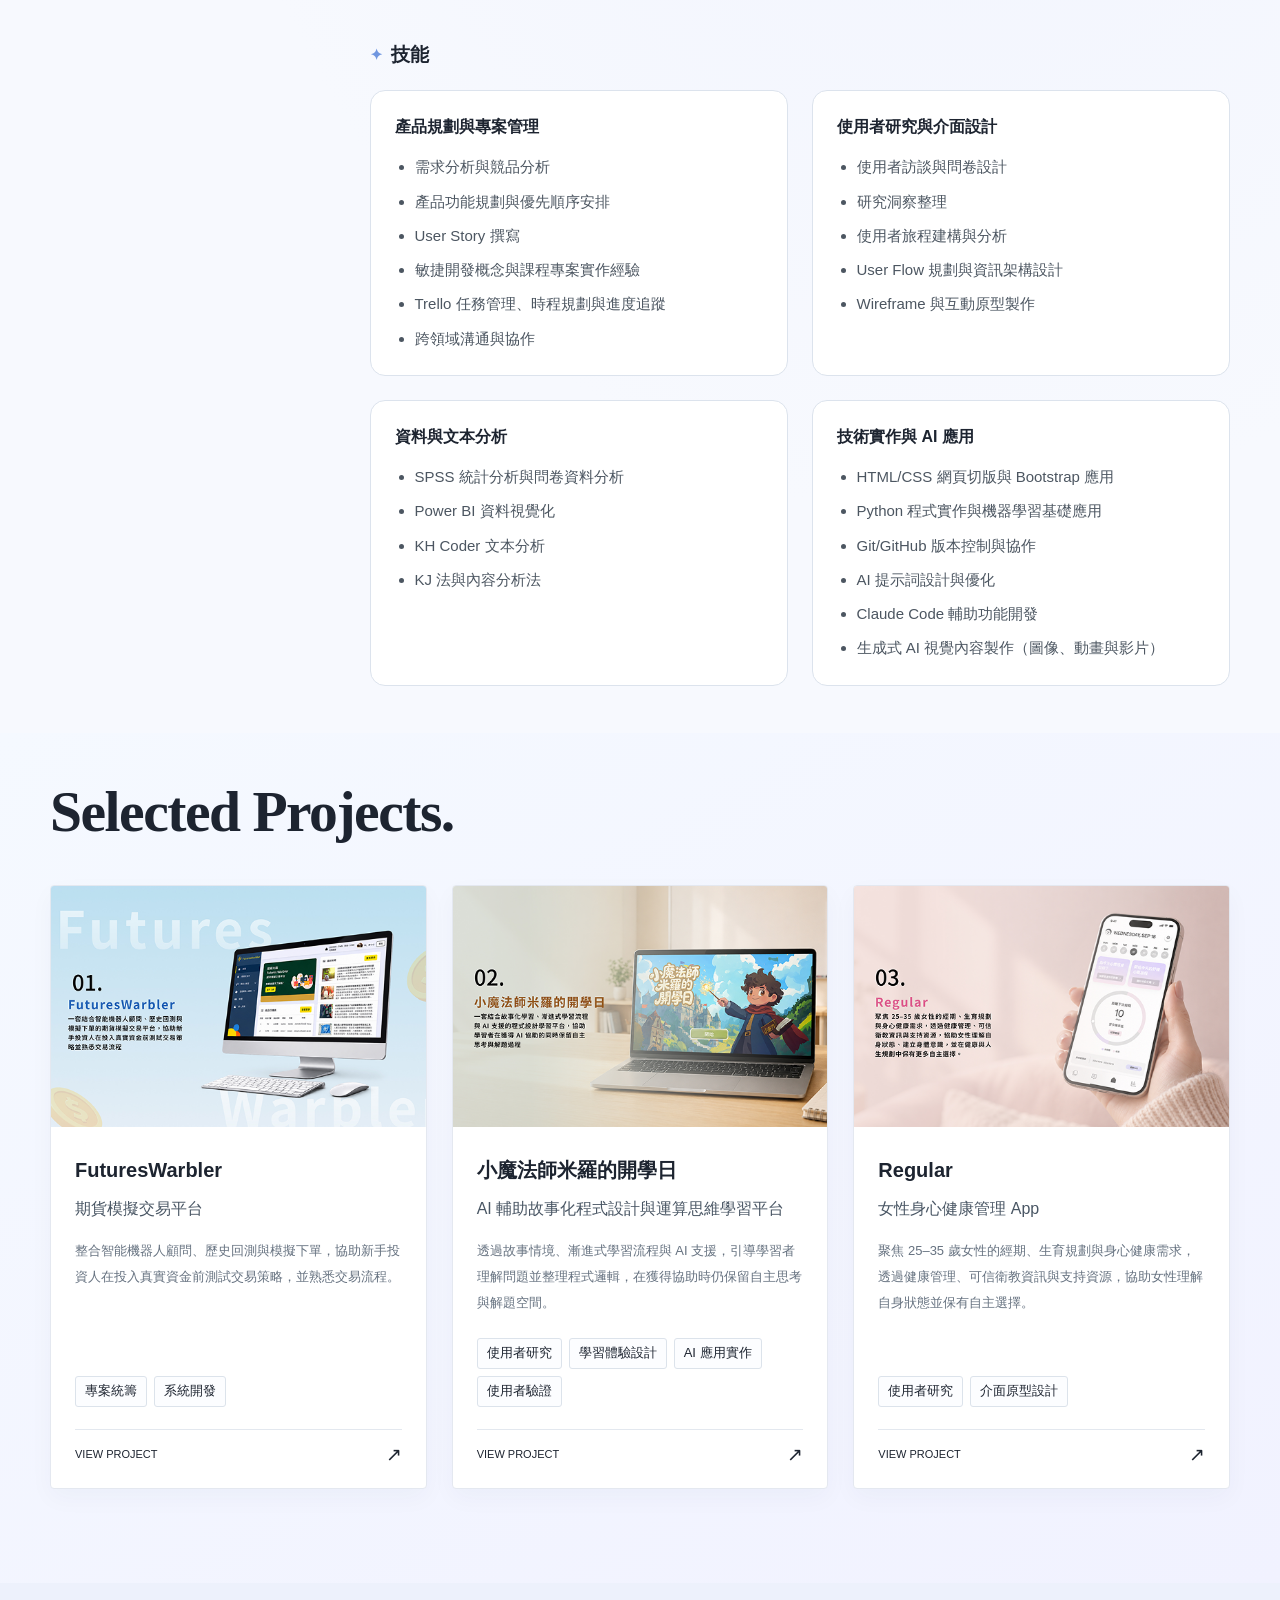
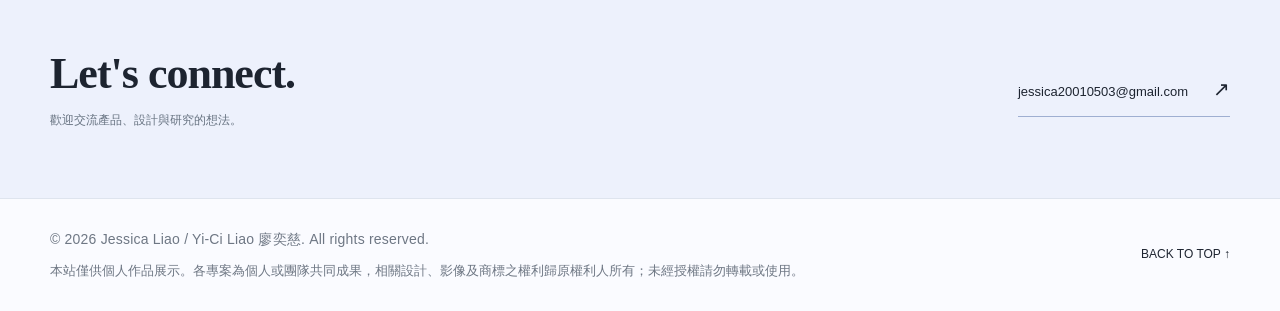
==== commit ec73d529: "update the UIUX Award's info" ====
--- a/index.html
+++ b/index.html
@@ -16,7 +16,7 @@
   </div>
   <img class="banner-character" src="assets/banner-character.webp?v=20261019-1522" width="1122" height="1402" alt="奕慈的插畫人物，穿著淺藍色襯衫，手拿咖啡與筆電" fetchpriority="high" decoding="async">
   </div>
-</section><section class="chapter about-section" id="about"><div class="wrap"><div class="title-row"><div><h2 class="section-heading">About Me</h2></div></div><div class="about-layout"><div class="portrait-wrap"><img src="assets/jessica-portrait.png" width="389" height="419" alt="廖奕慈 Jessica Liao 個人照片" class="" loading="lazy" decoding="async"><div class="portrait-meta"><h3>廖奕慈</h3><p class="english-name">Jessica</p><a class="email" href="mailto:jessica20010503@gmail.com">jessica20010503@gmail.com ↗</a></div></div><div><p class="about-bio">具備<strong>資訊管理與互動設計</strong>的跨領域背景，累積使用者研究、需求分析、產品規劃與專案協作等實作經驗。擅長從不同角度理解問題、整合資訊，並<strong>結合設計思維與技術理解</strong>，將需求轉化為具體可行的方案。</p><div class="about-details"><section class="detail"><h3 class="detail-title">學習經歷</h3><div class="timeline"><div class="timeline-item"><h4>國立臺北科技大學</h4><p>互動設計系碩士班</p><small>2023.09–2026.08</small></div><div class="timeline-item"><h4>Hochschule Darmstadt</h4><p>Expanded Media 交換生</p><small>2025.09–2026.02</small></div><div class="timeline-item"><h4>輔仁大學</h4><p>資訊管理學系學士<br>跨域醫療服務設計思考微學程</p><small>2019.09–2023.06</small></div></div></section><section class="detail"><h3 class="detail-title">獲獎經歷</h3><ul class="award-list"><li>UX Design Awards 2025<span>第一階段新人獎提名</span></li><li>AI Junior Award 2024<span>入圍複賽</span></li><li>2023 InnoConnect+ 全國服務創新跨界共創大賽<span>企業銀獎</span></li><li>2022 全國大專院校智慧創新暨跨域整合創作競賽<span>電商與金融科技組 第三名</span></li><li>2022 北祥黑客松<span>銅賞</span></li></ul></section><section class="detail"><h3 class="detail-title">實習與活動經驗</h3><div class="timeline"><div class="timeline-item"><h4>2024 OpenHCI 工作坊</h4><p>設計教學助教</p><small>2024.06–2024.07</small></div><div class="timeline-item"><h4>波利馬資訊科技有限公司</h4><p>六角學院平台<br>前端程式設計遠端實習助教</p><small>2021.09–2022.03</small></div></div></section><section class="detail"><h3 class="detail-title">軟體</h3><ul class="software-logos" aria-label="熟悉的軟體與開發工具"><li title="Figma"><img src="assets/software/figma.png" width="56" height="56" alt="" loading="lazy" decoding="async"><span>Figma</span></li><li title="Adobe Illustrator"><img src="assets/software/illustrator.png" width="56" height="55" alt="" loading="lazy" decoding="async"><span>Illustrator</span></li><li title="Adobe InDesign"><img src="assets/software/indesign.png" width="57" height="55" alt="" loading="lazy" decoding="async"><span>InDesign</span></li><li title="Adobe Premiere Pro"><img src="assets/software/premiere.png" width="57" height="55" alt="" loading="lazy" decoding="async"><span>Premiere Pro</span></li><li title="Adobe XD"><img src="assets/software/xd.png" width="56" height="55" alt="" loading="lazy" decoding="async"><span>Adobe XD</span></li><li title="Python"><img src="assets/software/python.png" width="58" height="57" alt="" loading="lazy" decoding="async"><span>Python</span></li><li title="HTML"><img src="assets/software/html.png" width="52" height="59" alt="" loading="lazy" decoding="async"><span>HTML</span></li><li title="CSS"><img src="assets/software/css.png" width="52" height="59" alt="" loading="lazy" decoding="async"><span>CSS</span></li><li title="Power BI"><img src="assets/software/power-bi.png" width="45" height="59" alt="" loading="lazy" decoding="async"><span>Power BI</span></li></ul></section>
+</section><section class="chapter about-section" id="about"><div class="wrap"><div class="title-row"><div><h2 class="section-heading">About Me</h2></div></div><div class="about-layout"><div class="portrait-wrap"><img src="assets/jessica-portrait.png" width="389" height="419" alt="廖奕慈 Jessica Liao 個人照片" class="" loading="lazy" decoding="async"><div class="portrait-meta"><h3>廖奕慈</h3><p class="english-name">Jessica</p><a class="email" href="mailto:jessica20010503@gmail.com">jessica20010503@gmail.com ↗</a></div></div><div><p class="about-bio">具備<strong>資訊管理與互動設計</strong>的跨領域背景，累積使用者研究、需求分析、產品規劃與專案協作等實作經驗。擅長從不同角度理解問題、整合資訊，並<strong>結合設計思維與技術理解</strong>，將需求轉化為具體可行的方案。</p><div class="about-details"><section class="detail"><h3 class="detail-title">學習經歷</h3><div class="timeline"><div class="timeline-item"><h4>國立臺北科技大學</h4><p>互動設計系碩士班</p><small>2023.09–2026.08</small></div><div class="timeline-item"><h4>Hochschule Darmstadt</h4><p>Expanded Media 交換生</p><small>2025.09–2026.02</small></div><div class="timeline-item"><h4>輔仁大學</h4><p>資訊管理學系學士<br>跨域醫療服務設計思考微學程</p><small>2019.09–2023.06</small></div></div></section><section class="detail"><h3 class="detail-title">獲獎經歷</h3><ul class="award-list"><li>UX Design Awards 2025<span>國際競賽 第一階段新人獎提名</span></li><li>AI Junior Award 2024<span>入圍複賽</span></li><li>2023 InnoConnect+ 全國服務創新跨界共創大賽<span>企業銀獎</span></li><li>2022 全國大專院校智慧創新暨跨域整合創作競賽<span>電商與金融科技組 第三名</span></li><li>2022 北祥黑客松<span>銅賞</span></li></ul></section><section class="detail"><h3 class="detail-title">實習與活動經驗</h3><div class="timeline"><div class="timeline-item"><h4>2024 OpenHCI 工作坊</h4><p>設計教學助教</p><small>2024.06–2024.07</small></div><div class="timeline-item"><h4>波利馬資訊科技有限公司</h4><p>六角學院平台<br>前端程式設計遠端實習助教</p><small>2021.09–2022.03</small></div></div></section><section class="detail"><h3 class="detail-title">軟體</h3><ul class="software-logos" aria-label="熟悉的軟體與開發工具"><li title="Figma"><img src="assets/software/figma.png" width="56" height="56" alt="" loading="lazy" decoding="async"><span>Figma</span></li><li title="Adobe Illustrator"><img src="assets/software/illustrator.png" width="56" height="55" alt="" loading="lazy" decoding="async"><span>Illustrator</span></li><li title="Adobe InDesign"><img src="assets/software/indesign.png" width="57" height="55" alt="" loading="lazy" decoding="async"><span>InDesign</span></li><li title="Adobe Premiere Pro"><img src="assets/software/premiere.png" width="57" height="55" alt="" loading="lazy" decoding="async"><span>Premiere Pro</span></li><li title="Adobe XD"><img src="assets/software/xd.png" width="56" height="55" alt="" loading="lazy" decoding="async"><span>Adobe XD</span></li><li title="Python"><img src="assets/software/python.png" width="58" height="57" alt="" loading="lazy" decoding="async"><span>Python</span></li><li title="HTML"><img src="assets/software/html.png" width="52" height="59" alt="" loading="lazy" decoding="async"><span>HTML</span></li><li title="CSS"><img src="assets/software/css.png" width="52" height="59" alt="" loading="lazy" decoding="async"><span>CSS</span></li><li title="Power BI"><img src="assets/software/power-bi.png" width="45" height="59" alt="" loading="lazy" decoding="async"><span>Power BI</span></li></ul></section>
 <section class="detail skills-detail" aria-labelledby="skills-heading">
 <h3 class="detail-title" id="skills-heading">技能</h3>
 <div class="skills-grid">
